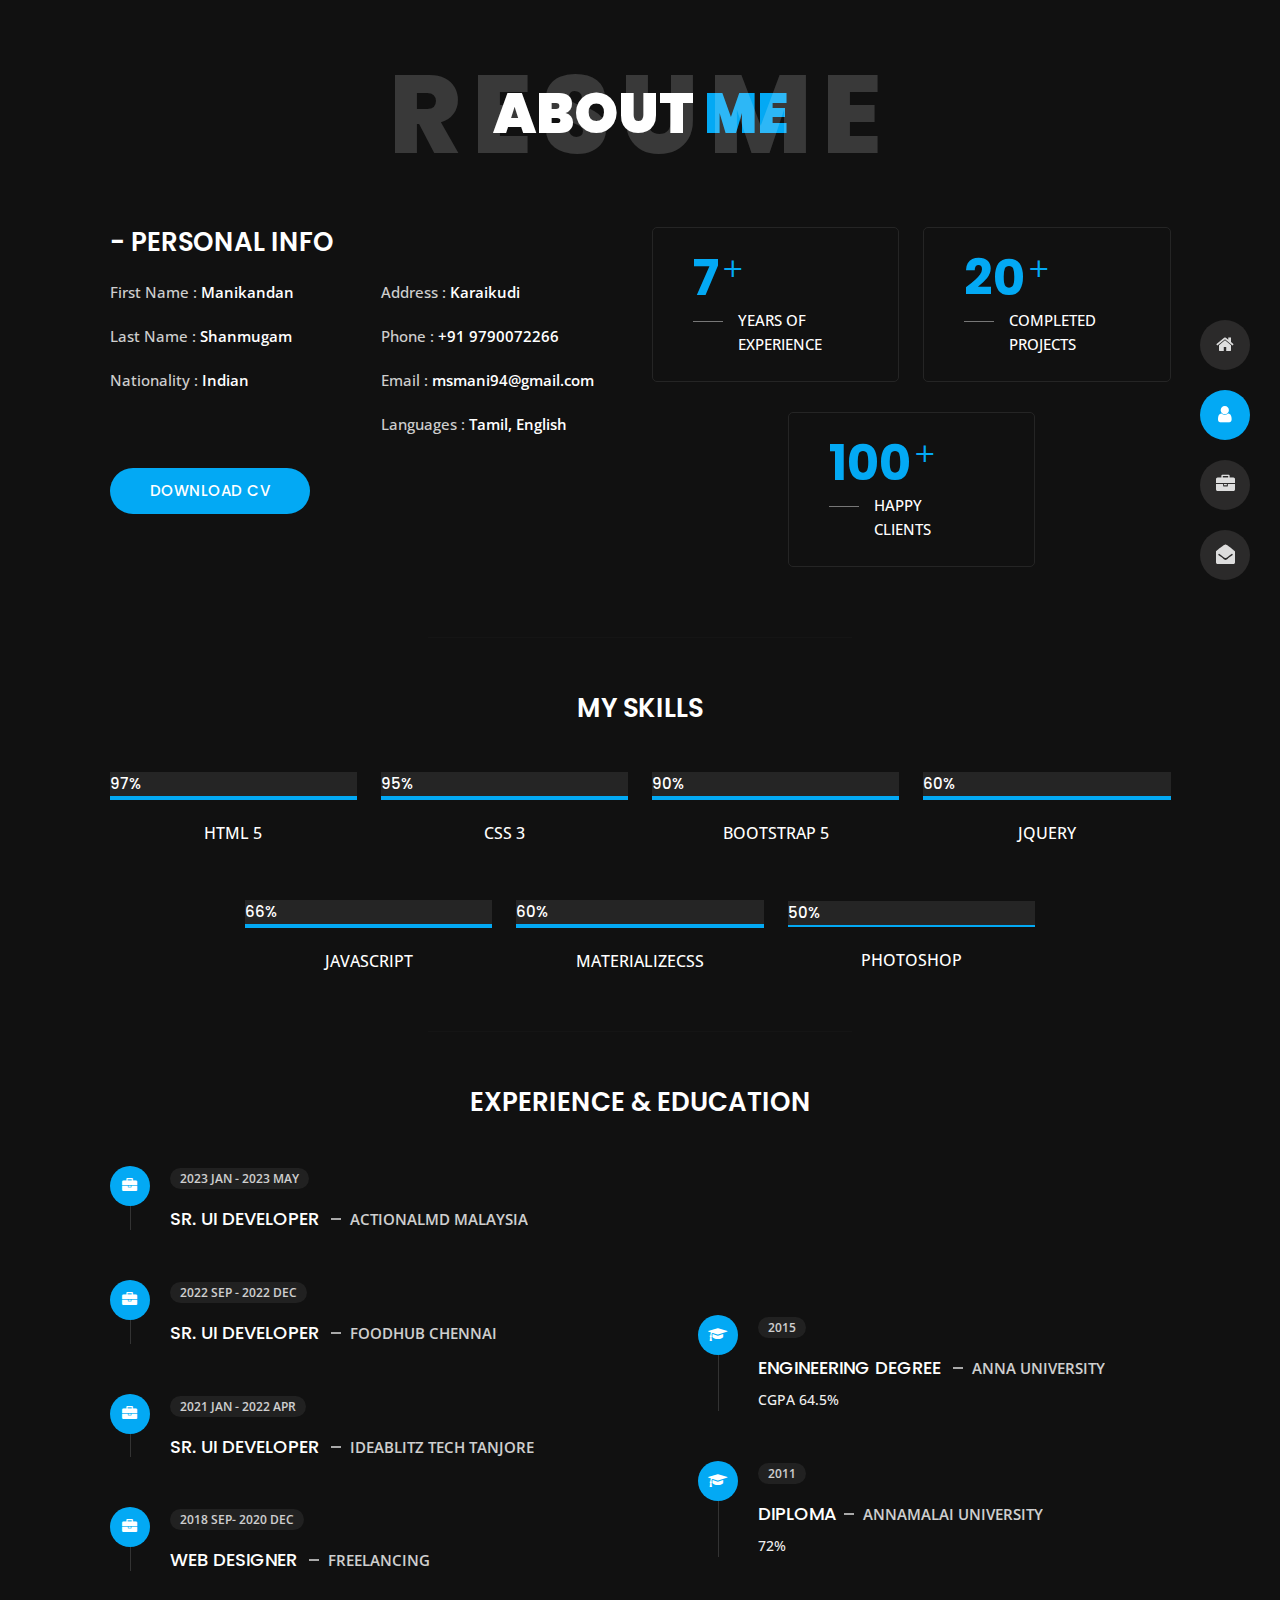
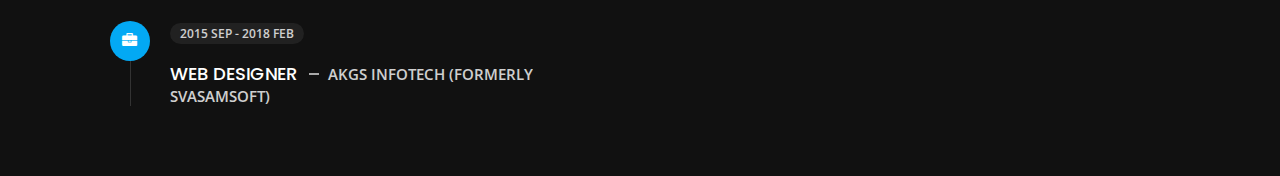
==== about.html @ af3a7121 "New Updated" ====
<!DOCTYPE html>
<html lang="en">
<head>
    <meta charset="utf-8">
    <title>My Personal Portfolio</title>
    <meta name="viewport" content="width=device-width, initial-scale=1">

    <!-- Google Fonts -->
    <link href="https://fonts.googleapis.com/css?family=Poppins:400,400i,500,500i,600,600i,700,700i,800,800i,900,900i" rel="stylesheet">
    <link href="https://fonts.googleapis.com/css?family=Open+Sans:300,400,400i,600,600i,700" rel="stylesheet">

    <!-- CSS Files -->
    <link href="css/bootstrap.min.css" rel="stylesheet">
    <link href="css/preloader.min.css" rel="stylesheet">
    <link href="css/circle.css" rel="stylesheet">
    <link href="css/font-awesome.min.css" rel="stylesheet">
    <link href="css/fm.revealator.jquery.min.css" rel="stylesheet">
    <link href="css/style.css" rel="stylesheet">
</head>

<body class="about">
<!-- Live Style Switcher Starts - demo only -->


<!-- Live Style Switcher Ends - demo only -->
<!-- Header Starts -->
<header class="header" id="navbar-collapse-toggle">
    <!-- Fixed Navigation Starts -->
    <ul class="icon-menu d-none d-lg-block revealator-slideup revealator-once revealator-delay1">
        <li class="icon-box">
            <i class="fa fa-home"></i>
            <a href="index.html">
                <h2>Home</h2>
            </a>
        </li>
        <li class="icon-box active">
            <i class="fa fa-user"></i>
            <a href="about.html">
                <h2>About</h2>
            </a>
        </li>
        <li class="icon-box">
            <i class="fa fa-briefcase"></i>
            <a href="portfolio.html">
                <h2>Portfolio</h2>
            </a>
        </li>
        <li class="icon-box">
            <i class="fa fa-envelope-open"></i>
            <a href="contact.html">
                <h2>Contact</h2>
            </a>
        </li>

    </ul>
    <!-- Fixed Navigation Ends -->
    <!-- Mobile Menu Starts -->
    <nav role="navigation" class="d-block d-lg-none">
        <div id="menuToggle">
            <input type="checkbox" />
            <span></span>
            <span></span>
            <span></span>
            <ul class="list-unstyled" id="menu">
                <li><a href="index.html"><i class="fa fa-home"></i><span>Home</span></a></li>
                <li class="active"><a href="about.html"><i class="fa fa-user"></i><span>About</span></a></li>
                <li><a href="portfolio.html"><i class="fa fa-folder-open"></i><span>Portfolio</span></a></li>
                <li><a href="contact.html"><i class="fa fa-envelope-open"></i><span>Contact</span></a></li>
            </ul>
        </div>
    </nav>
    <!-- Mobile Menu Ends -->
</header>
<!-- Header Ends -->
<!-- Page Title Starts -->
<section class="title-section text-left text-sm-center revealator-slideup revealator-once revealator-delay1">
    <h1>ABOUT <span>ME</span></h1>
    <span class="title-bg">Resume</span>
</section>
<!-- Page Title Ends -->
<!-- Main Content Starts -->
<section class="main-content revealator-slideup revealator-once revealator-delay1">
    <div class="container">
        <div class="row">
            <!-- Personal Info Starts -->
            <div class="col-12 col-lg-5 col-xl-6">
                <div class="row">
                    <div class="col-12">
                        <h3 class="text-uppercase custom-title mb-0 ft-wt-600">- personal info</h3>
                    </div>
                    <div class="col-12 d-none d-sm-none">
                        <img src="img/img-mobile.jpg" class="img-fluid main-img-mobile" alt="my picture" />
                    </div>
                    <div class="col-6">
                        <ul class="about-list list-unstyled open-sans-font">
                            <li> <span class="title">first name :</span> <span class="value d-block d-sm-inline-block d-lg-block d-xl-inline-block">Manikandan</span> </li>
                            <li> <span class="title">last name :</span> <span class="value d-block d-sm-inline-block d-lg-block d-xl-inline-block">Shanmugam</span> </li>
                            <!-- <li> <span class="title">Age :</span> <span class="value d-block d-sm-inline-block d-lg-block d-xl-inline-block">30 Years</span> </li> -->
                            <li> <span class="title">Nationality :</span> <span class="value d-block d-sm-inline-block d-lg-block d-xl-inline-block">Indian</span> </li>
                        </ul>
                    </div>
                    <div class="col-6">
                        <ul class="about-list list-unstyled open-sans-font">
                            <li> <span class="title">Address :</span> <span class="value d-block d-sm-inline-block d-lg-block d-xl-inline-block">Karaikudi</span> </li>
                            <li> <span class="title">phone :</span> <span class="value d-block d-sm-inline-block d-lg-block d-xl-inline-block">+91 9790072266</span> </li>
                            <li> <span class="title">Email :</span> <span class="value d-block d-sm-inline-block d-lg-block d-xl-inline-block">msmani94@gmail.com</span> </li>
                            <li> <span class="title">languages :</span> <span class="value d-block d-sm-inline-block d-lg-block d-xl-inline-block">Tamil, English</span> </li>
                        </ul>
                    </div>
                    <div class="col-12 mt-3">
                        <a href="Manikandan Sr.Designer.docx" download class="btn btn-download">Download CV</a>
                    </div>
                </div>
            </div>
            <!-- Personal Info Ends -->
            <!-- Boxes Starts -->
            <div class="col-12 col-lg-7 col-xl-6 mt-5 mt-lg-0">
                <div class="row d-flex justify-content-center align-items-center">
                    <div class="col-6">
                        <div class="box-stats with-margin">
                            <h3 class="poppins-font position-relative">7</h3>
                            <p class="open-sans-font m-0 position-relative text-uppercase">years of <span class="d-block">experience</span></p>
                        </div>
                    </div>
                    <div class="col-6">
                        <div class="box-stats with-margin">
                            <h3 class="poppins-font position-relative">20</h3>
                            <p class="open-sans-font m-0 position-relative text-uppercase">completed <span class="d-block">projects</span></p>
                        </div>
                    </div>
                    <div class="col-6">
                        <div class="box-stats">
                            <h3 class="poppins-font position-relative">100</h3>
                            <p class="open-sans-font m-0 position-relative text-uppercase">Happy<span class="d-block">clients</span></p>
                        </div>
                    </div>
                </div>
            </div>
            <!-- Boxes Ends -->
        </div>
        <hr class="separator">
        <!-- Skills Starts -->
        <div class="row">
            <div class="col-12">
                <h3 class="text-uppercase pb-4 pb-sm-5 mb-3 mb-sm-0 text-left text-sm-center custom-title ft-wt-600">My Skills</h3>
            </div>
            <div class="col-6 col-md-3 mb-3 mb-sm-5">
                 <div class="c100 p97">
                    <span>97%</span>
                    <div class="slice">
                        <div class="bar"></div>
                        <div class="fill"></div>
                    </div>
                </div>
                <h6 class="text-uppercase open-sans-font text-center mt-2 mt-sm-4">html 5</h6>
            </div>
            <div class="col-6 col-md-3 mb-3 mb-sm-5">
                 <div class="c100 p95">
                    <span>95%</span>
                    <div class="slice">
                        <div class="bar"></div>
                        <div class="fill"></div>
                    </div>
                </div>
                <h6 class="text-uppercase open-sans-font text-center mt-2 mt-sm-4">css 3</h6>
            </div>
             <div class="col-6 col-md-3 mb-3 mb-sm-5">
                <div class="c100 p90">
                    <span>90%</span>
                    <div class="slice">
                        <div class="bar"></div>
                        <div class="fill"></div>
                    </div>
                </div>
                <h6 class="text-uppercase open-sans-font text-center mt-2 mt-sm-4">bootstrap 5</h6>
            </div>
            <div class="col-6 col-md-3 mb-3 mb-sm-5">
                <div class="c100 p60">
                    <span>60%</span>
                    <div class="slice">
                        <div class="bar"></div>
                        <div class="fill"></div>
                    </div>
                </div>
                <h6 class="text-uppercase open-sans-font text-center mt-2 mt-sm-4">jquery</h6>
            </div>

        </div>
        <div class="row  d-flex justify-content-center align-items-center">

            <div class="col-6 col-md-3 mb-3 mb-sm-5">
                <div class="c100 p66">
                    <span>66%</span>
                    <div class="slice">
                        <div class="bar"></div>
                        <div class="fill"></div>
                    </div>
                </div>
                <h6 class="text-uppercase open-sans-font text-center mt-2 mt-sm-4">javascript</h6>
            </div>
            <div class="col-6 col-md-3 mb-3 mb-sm-5">
                <div class="c100 p60">
                    <span>60%</span>
                    <div class="slice">
                        <div class="bar"></div>
                        <div class="fill"></div>
                    </div>
                </div>
                <h6 class="text-uppercase open-sans-font text-center mt-2 mt-sm-4">materializecss</h6>
            </div>
            <div class="col-6 col-md-3 mb-3 mb-sm-5">
                <div class="c100 p50">
                    <span>50%</span>
                    <div class="slice">
                        <div class="bar"></div>
                        <div class="fill"></div>
                    </div>
                </div>
                <h6 class="text-uppercase open-sans-font text-center mt-2 mt-sm-4">photoshop</h6>
            </div>

        </div>
        <!-- Skills Ends -->
        <hr class="separator mt-1">
        <!-- Experience & Education Starts -->
        <div class="row">
            <div class="col-12">
                <h3 class="text-uppercase pb-5 mb-0 text-left text-sm-center custom-title ft-wt-600">Experience <span>&</span> Education</h3>
            </div>
            <div class="col-lg-6 m-15px-tb">
                <div class="resume-box">
                    <ul>
                        <li>
                            <div class="icon">
                                <i class="fa fa-briefcase"></i>
                            </div>
                            <span class="time open-sans-font text-uppercase">2023 Jan - 2023 May</span>
                            <h5 class="poppins-font text-uppercase">Sr. UI Developer <span class="place open-sans-font">ActionalMd Malaysia</span></h5>
                            <!-- <p class="open-sans-font">Experience on new design methodologies like FLAT Design and Material Design. </p> -->
                        </li>
                        <li>
                            <div class="icon">
                                <i class="fa fa-briefcase"></i>
                            </div>
                            <span class="time open-sans-font text-uppercase">2022 Sep - 2022 Dec</span>
                            <h5 class="poppins-font text-uppercase">Sr. UI Developer <span class="place open-sans-font">FoodHub Chennai</span></h5>
                            <!-- <p class="open-sans-font">Experience on new design methodologies like FLAT Design and Material Design. </p> -->
                        </li>
                        <li>
                            <div class="icon">
                                <i class="fa fa-briefcase"></i>
                            </div>
                            <span class="time open-sans-font text-uppercase">2021 Jan - 2022 Apr</span>
                            <h5 class="poppins-font text-uppercase">Sr. UI Developer <span class="place open-sans-font">Ideablitz Tech Tanjore</span></h5>
                            <!-- <p class="open-sans-font">Experience on new design methodologies like FLAT Design and Material Design. </p> -->
                        </li>
                        <li>
                            <div class="icon">
                                <i class="fa fa-briefcase"></i>
                            </div>
                            <span class="time open-sans-font text-uppercase">2018 Sep- 2020 Dec</span>
                            <h5 class="poppins-font text-uppercase">Web Designer <span class="place open-sans-font">Freelancing</span></h5>
                            <!-- <p class="open-sans-font">Here i have a good experience Progressive Web App (PWA).</p> -->
                        </li>
                        <li>
                            <div class="icon">
                                <i class="fa fa-briefcase"></i>
                            </div>
                            <span class="time open-sans-font text-uppercase">2015 Sep - 2018 Feb</span>
                            <h5 class="poppins-font text-uppercase">Web Designer <span class="place open-sans-font">AKGS Infotech (Formerly Svasamsoft)</span></h5>
                            <!-- <p class="open-sans-font">Designed Responsive and Dynamic eCommerce web templates.</p> -->
                        </li>
                    </ul>
                </div>
            </div>
            <div class="col-lg-6 m-15px-tb d-flex align-items-center justify-content-center">
                <div class="resume-box">
                    <ul class="">
                        <li>
                            <div class="icon">
                                <i class="fa fa-graduation-cap"></i>
                            </div>
                            <span class="time open-sans-font text-uppercase">2015</span>
                            <h5 class="poppins-font text-uppercase">Engineering Degree <span class="place open-sans-font">Anna University</span></h5>
                            <p class="open-sans-font">CGPA 64.5%</p>
                        </li>
                        <li>
                            <div class="icon">
                                <i class="fa fa-graduation-cap"></i>
                            </div>
                            <span class="time open-sans-font text-uppercase">2011</span>
                            <h5 class="poppins-font text-uppercase">Diploma<span class="place open-sans-font">Annamalai University</span></h5>
                            <p class="open-sans-font">72%</p>
                        </li>

                    </ul>
                </div>
            </div>
        </div>
        <!-- Experience & Education Ends -->
    </div>
</section>
<!-- Main Content Ends -->

<!-- JS Files -->
<script src="js/jquery-3.5.0.min.js"></script>
<script src="js/fm.revealator.jquery.min.js"></script>
<script src="js/popper.min.js"></script>
<script src="js/bootstrap.js"></script>
<script src="js/custom.js"></script>

</body>
</html>
---- css/preloader.min.css ----
.preloader{position:fixed;top:0;right:0;bottom:0;left:0;background-color:#111;transform-origin:bottom;z-index:111111}.preloader .black_wall{height:100%;background-color:#222;transform-origin:top;animation:preloader_slide 0.5s ease-in-out 0s 1 normal both}.preloader .loader{width:100%;height:3px;position:absolute;border-radius:2px;top:0;right:0;left:0;margin:auto;background-color:#FFC41F;transform-origin:left;animation:loader_running 3s ease-in-out 1s infinite normal both}.preloader.off{animation:preloader_slide 0.5s ease-in-out 0s 1 reverse both}@keyframes loader_running{0%{transform:scaleX(0);transform-origin:left}49%{transform:scaleX(1);transform-origin:left}50%{transform:scaleX(1);transform-origin:right}100%{transform-origin:right;transform:scaleX(0)}}@keyframes preloader_slide{from{transform:scaleY(0)}to{transform:scaleY(1)}}
---- css/style.css ----
/*Manikandan Portfolio Css*/
html {
  overflow-x: hidden;
  height: 100%;
}
@font-face {
  font-family: holligate;
  src: url('../fonts/holligate.ttf');
}

body {
  font-family: 'Poppins', sans-serif;
  font-size: 15px;
  color: #fff;
  font-weight: 500;
  line-height: 1.6;
  position: relative;
  background-size: cover;
  background-position: center;
  height: 100%;
  width: 100%;
  background-color: #111;
}

.poppins-font {
  font-family: 'Poppins', sans-serif;
}

.open-sans-font {
  font-family: 'Open Sans', sans-serif;
}

hr.separator {
  border-top: 1px solid #252525;
  margin: 70px auto 55px;
  max-width: 40%;
}

.ft-wt-600 {
  font-weight: 600;
}

.mb-30 {
  margin-bottom: 30px;
}

.no-transform {
  transform: none !important;
}

.custom-title {
  padding-bottom: 22px;
  font-size: 26px;
}

/*** Light Body ***/

body.light {
  color: #666;
  background-color: #fff;
}

body.home.light .home-details h1 span {
  color: #666;
}

body.home.light .home-details h6 {
  color: #777;
}

body.home.light .bg {
  background-image: url(../img/light.jpg);
  background-size: cover;
  background-repeat: no-repeat;
  background-position: top;
  box-shadow: 0 0 7px rgba(0,0,0,.3);
}

body.light .preloader .black_wall {
  background-color: #eee;
}

body.light .preloader {
  background-color: #fff;
}

body.light .title-section h1 {
  color: #666;
}

body.light .title-bg {
  color: rgba(30, 37, 48, 0.07);
}

body.light.about .box-stats {
  border: 1px solid #ddd;
}

body.light.about .c100,
body.light.about .resume-box .time {
  background-color: #eee;
}

body.light.about .resume-box .time,
body.light.about .resume-box p {
  color: #666;
}

body.light.about .resume-box .place:before {
  background-color: #666;
}

body.light.about  .resume-box li:after {
  border-left: 1px solid #ddd;
}

body.light.about .c100 > span {
  color: #666;
}

body.light.about .c100:after {
  background-color: #fff;
}

body.light.portfolio .slideshow figure {
  background-color: #fff;
}

body.light.portfolio .slideshow ul > li:after {
  background: rgba(255,255,255,0.77);
}

body.light.portfolio .slideshow {
  background: rgba(0,0,0,0.7);
}

body.light.contact .contactform input[type=text],
body.light.contact .contactform input[type=email],
body.light.contact .contactform textarea {
  background-color: #fff;
  border: 1px solid #ddd;
  color: #666;
}

body.light.contact  ul.social li a {
  color: #666;
  background: #eee;
}

body.light.contact  ul.social li a:hover {
  color: #fff;
}

body.light.blog .post-content {
  background-color: #f2f2f2;
}

body.light.blog .post-content .entry-header h3 a {
  color: #666;
}

body.light.blog .page-link {
  color: #666;
  background-color: #eee;
  border: 1px solid #eee;
}

body.light.blog-post .meta {
  color: #888;
}

body.light.blog .page-item.active .page-link {
  color: #fff;
}

body.light hr.separator {
  border-top: 1px solid #ddd;
}

@media (min-width: 992px) {
  body.light .header ul.icon-menu li.icon-box {
    background-color: #eee;
  }

  body.light .header ul.icon-menu li.icon-box i {
    color: #666;
  }

  body.light .header ul.icon-menu li.icon-box.active,
  body.light .header ul.icon-menu li.icon-box:hover,
  body.light .header ul.icon-menu li.icon-box.active i,
  body.light .header ul.icon-menu li.icon-box:hover i {
    color: #fff;
  }
}

@media (max-width: 991px) {

  body.light .main-img-mobile {
    border: 4px solid #eee;
  }

  body.light #menuToggle {
    border: 1px solid #ddd;
  }

  body.light #menuToggle,
  body.light #menu {
    background: #eee;
  }

  body.light #menuToggle > span,
  body.light #menuToggle input:checked ~ span {
    background: #666;
  }

  body.light #menu li a {
    color: #666;
  }

  body.light #menu li:after {
    background: #ddd;
  }

  body.light.portfolio .slideshow nav {
    background: #eee;
    border-bottom: 1px solid #ddd;
  }

  body.light.portfolio .slideshow nav span img {
    display: none;
  }

  body.light.portfolio .slideshow nav span.nav-next {
    background-image: url("../img/projects/navigation/right-arrow.png");
    background-size: cover;
  }

  body.light.portfolio .slideshow nav span.nav-prev {
    background-image: url("../img/projects/navigation/left-arrow.png");
    background-size: cover;
  }

  body.light.portfolio .slideshow nav span.nav-close {
    background-image: url("../img/projects/navigation/close-button.png");
    background-size: cover;
  }

  body.light.portfolio .slideshow nav span.nav-next,
  body.light.portfolio .slideshow nav span.nav-prev {
    top: 51px;
  }

  body.light.portfolio .slideshow {
    background: #fff;
  }
}

@media (max-width: 576px) {
  body.light .title-section {
    background: #eee;
    border-bottom: 1px solid #ddd;
  }

  body.light #menuToggle {
    border: 0;
  }

  body.light.portfolio .slideshow nav span.nav-next,
  body.light.portfolio .slideshow nav span.nav-prev {
    top: 31px;
  }
}
/*** Buttons ***/
.btn {
  box-shadow: none !important;
  border-radius: 26px;
  font-weight: 500;
  height: 46px;
  line-height: 46px;
  font-size: 15px;
  text-transform: uppercase;
  color: #fff;
  padding: 0 40px;
  outline: none !important;
  overflow: hidden;
  display: inline-block;
  position: relative;
  font-family: 'Poppins', sans-serif;
  letter-spacing: .5px;
  border: 0;
}

.btn,
.btn:hover,
.btn:focus {
  color: #fff;
  text-decoration: none;
}

/*** Page Title ***/

.title-section {
  margin: 0 auto;
  width: 100%;
  position: relative;
  padding: 80px 0;
}

.title-section h1 {
  font-size: 56px;
  font-weight: 900;
  color: #fff;
  text-transform: uppercase;
  margin: 0;
}

.title-bg {
  font-size: 110px;
  left: 0;
  letter-spacing: 10px;
  line-height: 0.7;
  position: absolute;
  right: 0;
  top: 50%;
  text-transform: uppercase;
  font-weight: 800;
  -webkit-transform: translateY(-50%);
  -moz-transform: translateY(-50%);
  -ms-transform: translateY(-50%);
  -o-transform: translateY(-50%);
  transform: translateY(-50%);
  color: rgba(255, 255, 255, 0.17);
}

/* [ HEADER ] */
/*================================================== */

/*** Desktop Navigation ***/

@media (min-width: 992px) {

  /*** Navigation ***/

  .header {
    position: fixed;
    right: 30px;
    bottom: 0;
    z-index: 3;
    display: flex;
    align-items: center;
    height: calc(100vh - 200px);
    top: 100px;
    opacity: 1;
    transition: opacity 0.3s;
    -webkit-transition: opacity 0.3s;
  }

  .header.hide-header {
    z-index: 0 !important;
    opacity: 0;
  }

  .header ul.icon-menu {
    margin: 0;
    padding: 0;
  }

  .header ul.icon-menu li.icon-box {
    width: 50px;
    height: 50px;
    list-style: none;
    position: relative;
    display: flex;
    align-items: center;
    transition: .3s;
    margin: 20px 0;
    border-radius: 50%;
    background: #2b2a2a;
  }

  .header ul.icon-menu li.icon-box i {
    color: #ddd;
    font-size: 19px;
    transition: .3s;
  }

  .header ul.icon-menu li.icon-box.active,
  .header ul.icon-menu li.icon-box:hover,
  .header ul.icon-menu li.icon-box.active i,
  .header ul.icon-menu li.icon-box:hover i {
    color: #fff;
  }

  .header .icon-box h2 {
    font-size: 15px;
    font-weight: 500;
  }

  .header .icon-box a {
    display: block;
    padding: 0;
    width: 50px;
    height: 50px;
  }

  .header .icon-box i.fa {
    position: absolute;
    pointer-events: none;
  }

  .header .icon-menu i {
    left: 0;
    right: 0;
    margin: 0 auto;
    display: block;
    text-align: center;
    font-size: 35px;
    top: 15px;
  }

  .header .icon-box h2 {
    z-index: -1;
    position: absolute;
    top: 0;
    right: 0;
    opacity: 0;
    color: #fff;
    line-height: 50px;
    font-weight: 500;
    transition: all .3s;
    border-radius: 30px;
    text-transform: uppercase;
    padding: 0 25px 0 30px;
    height: 50px;
  }

  .header .icon-box a:hover h2 {
    opacity: 1;
    right: 27px;
    margin: 0;
    text-align: center;
    border-radius: 30px 0 0 30px;
  }
}

/* [ Pages ] */
/*================================================== */

/*** Homepage ***/

.home .color-block {
  position: fixed;
  height: 200%;
  width: 100%;
  /* transform: rotate(-15deg); */
  left: -60%;
  top: -50%;
}

.home .bg {
  /* background-image: url(../img/mani5.jpeg); */
  /* background-size: cover;
  background-repeat: no-repeat;
  background-position: top;
  height: calc(100vh - 60px);
  z-index: 111;
  border-radius: 15px;
  left: 30px;
  top: 30px;
  box-shadow: 0 0 7px rgba(0,0,0,.9);
      background-position-y: -160px; */
}

.index-title h1{
  font-size: 80px;
  color: #000 !important;
  font-family: holligate;
  display: flex;
  align-items: center;
  justify-content: center;
  width: 100%;
  position: relative;
  transform: rotate(-30deg) translate(80px, 10px);
}
.index-title h1 span{

}
.index-title h1 span.dotss{
  position: absolute;
  bottom: -30px;
  right: 0;
  font-size: 50px;
  font-weight: normal;
}
.index-title h1 span.dotss b{
  position: absolute;
  right: 35px;
  bottom: -10px;
}
.home .container-home {
  display: flex;
  align-items: center;
  min-height: 100%;
}

.home .home-details > div {
  max-width: 550px;
  margin: 0 auto;
}

.home .home-details h1 {
  font-size: 45px;
  line-height: 45px;
  font-weight: 700;
  margin: 18px 0 10px;
}

.home .home-details h1 span {
  color: #fff;
  font-weight: 600;
}

.home .home-details h6 {
  color: #eee;
  font-size: 22px;
  font-weight: 400;
  display: block;
}

.home .home-details p {
  margin: 10px 0 23px;
  font-size: 16px;
  line-height: 32px;
}

/*** About ***/

.about .main-content {
  padding-bottom: 20px;
}

/* Personal Info List */

.about .about-list li:not(:last-child) {
  padding-bottom: 20px;
}

.about .about-list .title {
  opacity: .8;
  text-transform: capitalize;
}

.about .about-list .value {
  font-weight: 600;
}

/* Box Stats */

.about .box-stats {
  padding: 20px 30px 25px 40px;
  border-radius: 5px;
  border: 1px solid #252525;
}

.about .box-stats.with-margin {
  margin-bottom: 30px;
}

.about .box-stats h3 {
  position: relative;
  display: inline-block;
  margin: 0;
  font-size: 50px;
  font-weight: 700;
}

.about .box-stats h3:after {
  content: '+';
  position: absolute;
  right: -24px;
  font-size: 33px;
  font-weight: 300;
  top: 2px;
}

.about .box-stats p {
  padding-left: 45px;
}

.about .box-stats p:before {
  content: "";
  position: absolute;
  left: 0;
  top: 13px;
  width: 30px;
  height: 1px;
  background: #777;
}

/* Resume */

.about .resume-box ul {
  margin: 0;
  padding: 0;
  list-style: none;
}

.about .resume-box li {
  position: relative;
  padding: 0 20px 0 60px;
  margin: 0 0 50px;
}

.about .resume-box li:after {
  content: "";
  position: absolute;
  top: 0;
  left: 20px;
  bottom: 0;
  border-left: 1px solid #333;
}

.about .resume-box .icon {
  width: 40px;
  height: 40px;
  position: absolute;
  left: 0;
  right: 0;
  line-height: 40px;
  text-align: center;
  z-index: 1;
  border-radius: 50%;
  color: #fff;
  background-color: #252525;
}

.about .resume-box .time {
  color: #fff;
  font-size: 12px;
  padding: 1px 10px;
  display: inline-block;
  margin-bottom: 12px;
  border-radius: 20px;
  font-weight: 600;
  background-color: #252525;
  opacity: .8;
}

.about .resume-box h5 {
  font-size: 18px;
  margin: 7px 0 10px;
}

.about .resume-box p {
  margin: 0;
  color: #eee;
  font-size: 14px;
}

.about .resume-box .place {
  opacity: .8;
  font-weight: 600;
  font-size: 15px;
  position: relative;
  padding-left: 26px;
}

.about .resume-box .place:before {
  position: absolute;
  content: '';
  width: 10px;
  height: 2px;
  background-color: #fff;
  left: 7px;
  top: 9px;
  opacity: .8;
}

/* Skills */

.about .c100 {
  float: none !important;
  margin: 0 auto;
  background-color: #252525;
}

.about .c100 > span {
  color: #fff;
}

.about .c100:after {
  background-color: #111;
}

/*** Portfolio ***/
.portfolio .main-content {
  padding-bottom: 60px;
  margin-top: -15px;
}

/* Grid */

.portfolio .grid-gallery ul {
  list-style: none;
  margin: 0;
  padding: 0;
}

.portfolio .grid-gallery figure {
  margin: 0;
}

/* .portfolio .grid-gallery figure img {
  display: block;
  width: 100%;
  border-radius: 5px;
  transition: .3s;
} */

/* .portfolio .grid-wrap {
  margin: 0 auto;
}

.portfolio .grid {
  margin: 0 auto;
}

.portfolio .grid li {
  width: 33.333333%;
  float: left;
  cursor: pointer;
  padding: 15px;
} */


.my-portfolios-wrapper ul{
  column-count:2;

}
@media(max-width: 768px){
  .my-portfolios-wrapper ul{
    column-count:1;

  }
}
.my-portfolios-wrapper ul li{
  /* width: 33% */
  margin-bottom: 20px;
  display: inline-block;
}
.my-portfolios-wrapper ul li span{
  color: #ffb400;
  font-size: 20px;
  padding-top: 20px;
  display: block;
}
.my-portfolios-wrapper ul li a:hover{
text-decoration: none;
}
.my-portfolios-wrapper ul li a figure img{
  width: 100%;
 object-fit: cover;
  height: 250px;
}
.portfolio .grid figure {
  -webkit-transition: 0.3s;
  transition: 0.3s;
  border-radius: 5px;
  padding: 0;
  position: relative;
  overflow: hidden;
}

.portfolio .grid figure img {
  display: block;
  position: relative;
}

.portfolio .grid li a {
  overflow: hidden;
}

.portfolio .grid li figure div {
  position: absolute;
  width: 100%;
  height: 100%;
  display: -webkit-box;
  display: -webkit-flex;
  display: -ms-flexbox;
  display: flex;
  -webkit-box-align: center;
  -webkit-align-items: center;
  -ms-flex-align: center;
  align-items: center;
  text-align: center;
  justify-content: center;
}

.portfolio .grid li figure div span {
  margin: 0;
  text-transform: uppercase;
  color: #fff;
  font-size: 18px;
}

/* Slideshow */

.portfolio .slideshow {
  position: fixed;
  background: rgba(0,0,0,0.85);
  width: 100%;
  height: 100%;
  top: 0;
  left: 0;
  z-index: 1111;
  opacity: 0;
  visibility: hidden;
  overflow: hidden;
  -webkit-perspective: 1000px;
  perspective: 1000px;
  -webkit-transition: opacity 0.5s, visibility 0s 0.5s;
  transition: opacity 0.5s, visibility 0s 0.5s;
  text-align: left;
}

.portfolio .slideshow-open .slideshow {
  opacity: 1;
  visibility: visible;
  -webkit-transition: opacity 0.5s;
  transition: opacity 0.5s;
}

.portfolio .slideshow ul {
  width: 100%;
  height: 100%;
  -webkit-transform-style: preserve-3d;
  transform-style: preserve-3d;
  -webkit-transform: translate3d(0,0,150px);
  transform: translate3d(0,0,150px);
  -webkit-transition: -webkit-transform 0.5s;
  transition: transform 0.5s;
}

.portfolio .slideshow ul.animatable > li {
  -webkit-transition: -webkit-transform 0.5s;
  transition: transform 0.5s;
}

.portfolio .slideshow-open .slideshow ul {
  -webkit-transform: translate3d(0,0,0);
  transform: translate3d(0,0,0);
}

.portfolio .slideshow ul > li {
  width: 660px;
  position: absolute;
  top: 50%;
  left: 50%;
  margin: -280px 0 0 -330px;
  visibility: hidden;
}

.portfolio .slideshow ul > li.show {
  visibility: visible;
}

.portfolio .slideshow ul > li:after {
  content: '';
  position: absolute;
  width: 100%;
  height: 100%;
  top: 0;
  left: 0;
  background: rgba(0,0,0,0.7);
  -webkit-transition: opacity 0.3s;
  transition: opacity 0.3s;
  z-index: 111;
  border-radius: 10px;
}

.portfolio .slideshow ul > li.current:after {
  visibility: hidden;
  opacity: 0;
  -webkit-transition: opacity 0.3s, visibility 0s 0.3s;
  transition: opacity 0.3s, visibility 0s 0.3s;
}

.portfolio .slideshow figure {
  width: 100%;
  height: 100%;
  background: #252525;
  padding: 30px;
  overflow: auto;
  border-radius: 10px;
}

.portfolio .slideshow a {
  text-decoration: underline;
}

.portfolio .slideshow figcaption {
  margin-bottom: 15px;
}

.portfolio .slideshow figcaption h3 {
  text-transform: uppercase;
  padding: 10px 0 20px;
  font-weight: 700;
  text-align: center;
  font-size: 33px;
}

/* Embedded Videos */

.portfolio .slideshow .videocontainer,
.portfolio .slideshow .responsive-video {
  max-width: 100%;
  border-radius: 4px;
  display: block;
  object-fit: cover;
}

.portfolio .slideshow .videocontainer {
  position: relative;
  padding-bottom: 56.20%;
  padding-top: 0;
  height: 0;
  max-width: 100%;
  overflow: hidden;
  width: 100%;
  display: block;
  margin: 0;
  border-radius: 4px;
}

.portfolio .slideshow .videocontainer iframe,
.portfolio .slideshow .videocontainer object,
.portfolio .slideshow .videocontainer embed {
  position: absolute;
  top: 0;
  left: 0;
  width: 100%;
  height: 100%;
  border: 0;
}

/* Carousel */

.portfolio .slideshow .carousel-indicators {
  bottom: 0;
  background: rgba(0,0,0,.4);
  padding: 10px 0;
  margin: 0;
}

.portfolio .slideshow .carousel-indicators li {
  width: 10px;
  height: 10px;
  border-radius: 50%;
  margin: 0 7px;
  background-color: #fff;
  opacity: 1;
}

/* Navigation */

.portfolio .slideshow nav span {
  position: fixed;
  z-index: 1000;
  text-align: center;
  cursor: pointer;
  padding: 200px 30px;
  color: #fff;
}

.portfolio .slideshow nav span.nav-prev,
.portfolio .slideshow nav span.nav-next {
  top: 50%;
  -webkit-transform: translateY(-50%);
  transform: translateY(-50%);
  font-size: 41px;
  line-height: 58px;
}

.portfolio .slideshow nav span.nav-prev {
  left: 0;
}

.portfolio .slideshow nav span.nav-next {
  right: 0;
}

.portfolio .slideshow nav span.nav-close {
  top: 30px;
  right: 30px;
  padding: 0;
}

/*** Contact ***/
.contact .main-content {
  padding-bottom: 85px;
}
/* Left Side */

.contact .custom-span-contact {
  font-weight: 600;
  padding-left: 50px;
  line-height: 21px;
  padding-top: 5px;
}

.contact .custom-span-contact i {
  left: 0;
  top: 10px;
  font-size: 33px;
}

.contact .custom-span-contact i.fa-phone-square {
  font-size: 39px;
  top: 7px;
}

.contact .custom-span-contact span {
  text-transform: uppercase;
  opacity: .8;
  font-weight: 400;
}

.contact ul.social {
  margin-left: -5px;
}

.contact ul.social li {
  display: inline-block;
}

.contact ul.social li a {
  display: inline-block;
  height: 40px;
  width: 40px;
  line-height: 42px;
  text-align: center;
  color: #fff;
  transition: .3s;
  font-size: 17px;
  margin: 0 6px;
  background: #2b2a2a;
  border-radius: 50%;
}
/* Form */
.contact .contactform input[type=text],
.contact .contactform input[type=email] {
  border: 1px solid #111;
  width: 100%;
  background: #252525;
  color: #fff;
  padding: 11px 26px;
  margin-bottom: 30px;
  border-radius: 30px;
  outline: none !important;
  transition: .3s;
}

.contact .contactform textarea {
  border: 1px solid #111;
  background: #252525;
  color: #fff;
  width: 100%;
  padding: 12px 26px;
  margin-bottom: 20px;
  height: 160px;
  overflow: hidden;
  border-radius: 30px;
  outline: none !important;
  transition: .3s;
}

.contact .contactform .form-message {
  margin: 24px 0;
}

.contact .contactform .output_message {
  display: block;
  color: #fff;
  height: 46px;
  line-height: 46px;
  border-radius: 30px;
}

.contact .contactform .output_message.success {
  background: #28a745;
}

.contact .contactform .output_message.success:before {
  font-family: FontAwesome;
  content: "\f14a";
  padding-right: 10px;
}

.contact .contactform .output_message.error {
  background: #dc3545;
}

.contact .contactform .output_message.error:before {
  font-family: FontAwesome;
  content: "\f071";
  padding-right: 10px;
}

/*** Blog ***/

.blog .main-content {
  padding-bottom: 85px;
}

/* Latest Posts */

.blog .post-container {
  display: block;
}

.blog .post-content {
  background-color: #252525;
  padding: 20px 25px 25px 25px;
  border-radius: 0 0 5px 5px;
}

.blog .post-content .entry-header h3 {
  line-height: 26px;
  cursor: pointer;
}

.blog .post-content .entry-header h3 a {
  text-decoration: none;
  transition: .5s;
}

.blog .post-thumb {
  border-radius: 5px 5px 0 0;
  cursor: pointer;
}

.blog .post-thumb a {
  border-radius: 5px 5px 0 0;
}

.blog .post-container:hover img {
  transform: scale(1.2);
}

.blog .post-thumb a img {
  border-radius: 5px 5px 0 0;
  transition: .3s;
}

.blog .post-content .entry-content p {
  margin: 15px 0 5px;
}

.blog .post-content .entry-header h3 a {
  color: #fff;
  font-size: 20px;
  font-weight: 600;
}

/* pagination */

.blog .pagination {
  margin-bottom: 30px;
}

.blog .page-link {
  color: #fff;
  background-color: #252525;
  border: 1px solid #252525;
  padding: 0;
  margin: 0 10px;
  border-radius: 50% !important;
  width: 43px;
  height: 43px;
  line-height: 43px;
  text-align: center;
  transition: .3s;

}

.blog .page-link:focus,
.blog .page-link:active{
  box-shadow: none !important;
}

.blog .page-link:hover {
  color: #fff !important;
}

/* Blog Post */

.blog-post article {
  max-width: 700px;
  margin: 0 auto;
}

.blog-post article h1 {
  font-weight: 600;
  margin: 13px 0 20px;
}

.blog-post article img {
  border-radius: 5px;
  margin-bottom: 20px;
}

.blog-post .meta {
  color: #eee;
  font-size: 13px;
}

.blog-post .meta span {
  padding-right: 15px;
}

.blog-post .meta i {
  padding-right: 3px;
}

.hover_social li  i{
transition: .4s all;
}

.hover_social li:hover i{
transform: rotate(360deg);
transition: .4s all;
}



textarea{
  resize: none;
}






/* [ RESPONSIVE DESIGN STYLES ] */

@media (min-width: 1351px) {
  .portfolio .container-portfolio .grid {
    text-align: left;
  }
}

@media (max-width: 1350px) and (min-width: 992px) {
  .container {
    max-width: calc(100% - 195px);
  }

  .portfolio .container-portfolio {
    max-width: calc(100% - 195px);
  }
}

@media (max-width: 1100px) and (min-width: 992px) {
  .home .home-details > div {
    max-width: 450px;
  }
}

@media (min-width: 1600px) {
  .home .home-details > div {
    max-width: 600px;
  }
}

@media (min-width: 992px) {
  .home .home-details-container {
    width: 100%;
    height: 100vh;
  }

  body.home {
    overflow: hidden;
  }

  .btn:before {
    font: 15px/1.2em FontAwesome;
    color: #fff;
    position: absolute;
    height: 100%;
    right: 25px;
    top: 50%;
    margin-top: -9px;
    transition: all 0.3s;
    opacity: 0;
    filter: alpha(opacity=0);
    -webkit-transform: translateX(-20px);
    transform: translateX(-20px);
  }

  .btn.btn-about:before {
    content: "\f007";
  }

  .btn.btn-portfolio:before {
    content: "\f07c";
    margin-top: -8px;
  }

  .btn.btn-preview:before {
    content: "\f08e";
  }

  .btn.btn-download:before {
    content: "\f019";
  }

  .btn.btn-contact:before {
    content: "\f1d8";
  }

  .btn span {
    position: relative;
    display: block;
    transition: all 0.3s;
  }

  .btn:hover span {
    -webkit-transform: translateX(-10px);
    transform: translateX(-10px);
  }

  .btn:hover:before {
    opacity: 1;
    filter: alpha(opacity=100);
    -webkit-transform: translateX(0);
    transform: translateX(0);
  }
}

/* Mobile  Navigation */

@media (max-width: 991px) {
  .btn {
    padding: 0 28px;
  }

  body.home {
    padding: 25px;
  }

  body.home .main-container {
    padding: 30px 0 !important;
  }

  .home .home-details-container {
    margin: 0 auto;
  }

  .home .home-details {
    padding: 0;
  }

  .main-img-mobile {
    border-radius: 50%;
    width: 270px;
    height: 270px;
    border: 4px solid #252525;
    margin: 0 auto 25px;
    display: block;
  }

  .home .home-details h1 {
    font-size: 38px;
    line-height: 38px;
    margin: 29px 0 13px;
  }

  .home .home-details p {
    margin: 10px 0 23px;
    font-size: 15px;
    line-height: 30px;
  }

  #menuToggle {
    display: inline-block;
    position: fixed;
    top: 30px;
    right: 30px;
    z-index: 1111;
    user-select: none;
    padding: 19px 0 0 16px;
    width: 54px;
    height: 54px;
    border-radius: 5px;
    background: #252525;
  }

  #menuToggle input {
    display: flex;
    width: 54px;
    height: 54px;
    position: absolute;
    cursor: pointer;
    opacity: 0;
    z-index: 2;
    top: 0;
    left: 0;
  }

  #menuToggle > span {
    display: flex;
    width: 23px;
    height: 2px;
    margin-bottom: 5px;
    position: relative;
    background: #ffffff;
    border-radius: 3px;
    z-index: 1;
    transform-origin: 5px 0;
    transition: transform 0.5s cubic-bezier(0.77,0.2,0.05,1.0),
    background 0.5s cubic-bezier(0.77,0.2,0.05,1.0),
    opacity 0.55s ease;
  }

  #menuToggle > span:first-child {
    transform-origin: 0 0;
  }

  #menuToggle > span:nth-last-child(2) {
    transform-origin: 0 100%;
  }

  #menuToggle input:checked ~ span {
    opacity: 1;
    transform: rotate(45deg) translate(4px, 0);
    background: #fff;
  }

  #menuToggle input:checked ~ span:nth-last-child(3) {
    opacity: 0;
    transform: rotate(0deg) scale(0.2, 0.2);
  }

  #menuToggle input:checked ~ span:nth-last-child(2) {
    transform: rotate(-45deg) translate(2px, 4px);
  }

  #menu {
    position: fixed;
    left: 0;
    top: 0;
    width: 100%;
    height: 100%;
    margin: 0;
    padding-top: 60px;
    background-color: #252525;
    -webkit-font-smoothing: antialiased;
    transform-origin: 0 0;
    transform: translate(-100%, 0);
    transition: transform 0.5s cubic-bezier(0.77,0.2,0.05,1.0);
  }

  #menuToggle input:checked ~ ul {
    transform: none;
  }

  #menu li {
    position: relative;
    padding-left: 30px;
  }

  #menu li:after {
    position: absolute;
    content: '';
    height: 1px;
    width: calc(100% - 60px);
    background: #333;
    left: 30px;
  }

  #menu li:last-child:after {
    display: none;
  }

  #menu li.active a span {
    font-weight: 600;
  }

  #menu li a {
    color: #fff;
    text-transform: uppercase;
    transition-delay: 2s;
    font-size: 26px;
    display: block;
    text-decoration: none;
    padding: 14px 0;
    position: relative;
  }

  #menu li a span {
    position: absolute;
    left: 50px;
    font-weight: 400;
  }

  .portfolio .grid li {
    width: 50%;
  }

  .portfolio .grid li figure div {
    display: none !important;
  }

  .portfolio .slideshow {
    background: #252525;
  }

  .portfolio .slideshow nav span {
    padding: 0;
  }

  .portfolio .slideshow ul > li {
    width: 100%;
    height: 100%;
    position: absolute;
    top: 0;
    left: 0;
    right: 0;
    margin: 0;
  }

  .portfolio .slideshow ul > li:after {
    display: none;
  }

  .portfolio .slideshow figure {
    padding: 125px 30px 30px;
    border-radius: 0;
    max-width: 720px;
    margin: 0 auto;
  }

  .portfolio .slideshow nav span.nav-prev,
  .portfolio .slideshow nav span.nav-next {
    top: 35px;
    width: 32px;
    height: 32px;
  }

  .portfolio .slideshow nav span.nav-next {
    right: 30px;
  }

  .portfolio .slideshow nav span.nav-prev {
    left: 30px;
  }

  .portfolio .slideshow nav span.nav-prev img,
  .portfolio .slideshow nav span.nav-next img {
    width: 32px;
    height: 32px;
  }

  .portfolio .slideshow nav span:before {
    display: none;
  }

  .portfolio .slideshow nav span.nav-close {
    top: 35px;
    right: 0;
    left: 0;
    margin: 0 auto;
    width: 32px;
    height: 32px;
    display: block;
    line-height: 0;
  }

  .portfolio .slideshow nav span.nav-close img {
    width: 32px;
    height: 32px;
  }

  .portfolio .slideshow nav {
    position: fixed;
    top: 0;
    width: 100%;
    height: 102px;
    background: #252525;
    z-index: 1;
    border-bottom: 1px solid #333;
  }

  .contact .main-content {
    padding-bottom: 0;
  }
}

@media (max-width: 767px) {
  .home .home-details p {
    font-size: 14px;
    line-height: 28px;
  }
}

@media (max-width: 576px) {
  .btn {
    font-size: 14px;
  }

  body {
    font-size: 14px;
  }

  .title-section.revealator-delay1 {
    transform: none !important;
    opacity: 1 !important;
  }

  #menuToggle {
    right: 10px;
    top: 4px;
    padding: 19px 0 0 13px;
    width: 49px;
    height: 49px;
  }

  .home #menuToggle {
    right: 25px;
    top: 25px;
    padding: 17px 0 0 13px;
  }

  #menu li {
    padding-left: 25px;
  }

  #menu li a {
    font-size: 18px;
  }

  #menu li:after {
    width: calc(100% - 50px);
    left: 25px;
  }

  #menu li a span {
    left: 35px;
  }

  .main-content {
    padding-top: 85px;
  }

  .main-content > .container {
    padding: 0 25px;
  }

  .main-img-mobile {
    width: 230px;
    height: 230px;
  }

  .home .home-details h1 {
    font-size: 29px;
    line-height: 29px;
    margin: 18px 0 13px;
  }

  .home .home-details h6 {
    font-size: 19px;
  }

  .title-section {
    padding: 16px 25px 14px;
    background: #252525;
    border-bottom: 1px solid #333;
    margin-bottom: 36px;
    position: fixed;
    right: 0;
    left: 0;
    z-index: 11;
    top: 0;
  }

  .title-section h1 {
    font-size: 26px;
  }

  .title-bg {
    display: none;
  }

  .custom-title {
    font-size: 21px;
  }

  .about .main-content {
    padding-bottom: 0;
  }

  .about .resume-box h5 {
    font-size: 17px;
  }

  .about .box-stats {
    padding: 15px 20px 20px 25px;
  }

  .about .c100 {
    transform: scale(.8);
  }

  .about .box-stats.with-margin {
    margin-bottom: 25px;
  }

  .about .box-stats h3 {
    font-size: 40px;
  }

  .about .box-stats p {
    padding-left: 0;
  }

  .about .box-stats p:before {
    display: none;
  }

  .portfolio .main-content {
    padding-bottom: 10px;
    margin-top: -12px;
  }

  .portfolio .grid li {
    width: 100%;
  }

  .portfolio .main-content > .container {
    padding: 0 10px;
  }

  .portfolio .slideshow figure {
    padding: 85px 25px 25px;
  }

  .portfolio .slideshow figcaption h3 {
    font-size: 25px;
  }

  .portfolio .slideshow nav span.nav-prev,
  .portfolio .slideshow nav span.nav-next {
    top: 9px;
    width: 20px;
    height: 20px;
  }

  .portfolio .slideshow nav span.nav-next {
    right: 20px;
  }

  .portfolio .slideshow nav span.nav-prev {
    left: 20px;
  }

  .portfolio .slideshow nav span.nav-prev img,
  .portfolio .slideshow nav span.nav-next img {
    width: 20px;
    height: 20px;
  }

  .portfolio .slideshow nav span.nav-close {
    top: 21px;
    width: 20px;
    height: 20px;
  }

  .portfolio .slideshow nav span.nav-close img {
    width: 20px;
    height: 20px;
  }

  .portfolio .slideshow nav {
    height: 62px;
  }

  .blog .main-content {
    padding-bottom: 55px;
  }

  .blog-post article h1 {
    font-size: 25px;
  }

  .separator.mt-1 {
    margin-top: 35px !important;
  }
}



/* =================================================================== */
/* YELLOW #ffb400
====================================================================== */

.home h1,
.about .box-stats h3,
.title-section h1 span,
#menu li.active a,
body.light #menu li.active a,
.blog .post-container:hover .post-content .entry-header h3 a,
.blog .post-content .entry-header h3 a:hover,
.contact .custom-span-contact i,
.portfolio .slideshow figcaption h3,
.portfolio .slideshow a,
.portfolio .grid figure:hover figcaption,
.blog-post .meta i{
	color:  #03a9f4
}
.about .resume-box .icon,
.contact ul.social li a:hover,
body.light.contact ul.social li a:hover,
.preloader .loader,
.blog .page-link:hover,
.blog .page-item.active .page-link,
body.light.blog .page-link:hover,
body.light.blog .page-item.active .page-link,
.portfolio .grid li figure div,
.header ul.icon-menu li.icon-box.active, .header ul.icon-menu li.icon-box:hover,
body.light .header ul.icon-menu li.icon-box.active, body.light  .header ul.icon-menu li.icon-box:hover,
.btn,
.header .icon-box h2,
.home .color-block,
.title-section hr,
.portfolio .slideshow .carousel-indicators li.active {
	background-color:  #03a9f4
}
.contact .contactform input[type=text]:focus,
.contact .contactform input[type=email]:focus,
.contact .contactform textarea:focus,
body.light.contact .contactform input[type=text]:focus,
body.light.contact .contactform input[type=email]:focus,
body.light.contact .contactform textarea:focus,
.blog .page-item.active .page-link,
.blog .page-link:hover,
body.light.blog .page-item.active .page-link,
body.light.blog .page-link:hover{
	border: 1px solid  #03a9f4
}
.blog .post-thumb {
	border-bottom: 5px solid  #03a9f4
}
.pie, .c100 .bar, .c100.p51 .fill, .c100.p52 .fill, .c100.p53 .fill, .c100.p54 .fill, .c100.p55 .fill, .c100.p56 .fill, .c100.p57 .fill, .c100.p58 .fill, .c100.p59 .fill, .c100.p60 .fill, .c100.p61 .fill, .c100.p62 .fill, .c100.p63 .fill, .c100.p64 .fill, .c100.p65 .fill, .c100.p66 .fill, .c100.p67 .fill, .c100.p68 .fill, .c100.p69 .fill, .c100.p70 .fill, .c100.p71 .fill, .c100.p72 .fill, .c100.p73 .fill, .c100.p74 .fill, .c100.p75 .fill, .c100.p76 .fill, .c100.p77 .fill, .c100.p78 .fill, .c100.p79 .fill, .c100.p80 .fill, .c100.p81 .fill, .c100.p82 .fill, .c100.p83 .fill, .c100.p84 .fill, .c100.p85 .fill, .c100.p86 .fill, .c100.p87 .fill, .c100.p88 .fill, .c100.p89 .fill, .c100.p90 .fill, .c100.p91 .fill, .c100.p92 .fill, .c100.p93 .fill, .c100.p94 .fill, .c100.p95 .fill, .c100.p96 .fill, .c100.p97 .fill, .c100.p98 .fill, .c100.p99 .fill, .c100.p100 .fill {
	border: 0.08em solid  #03a9f4
}
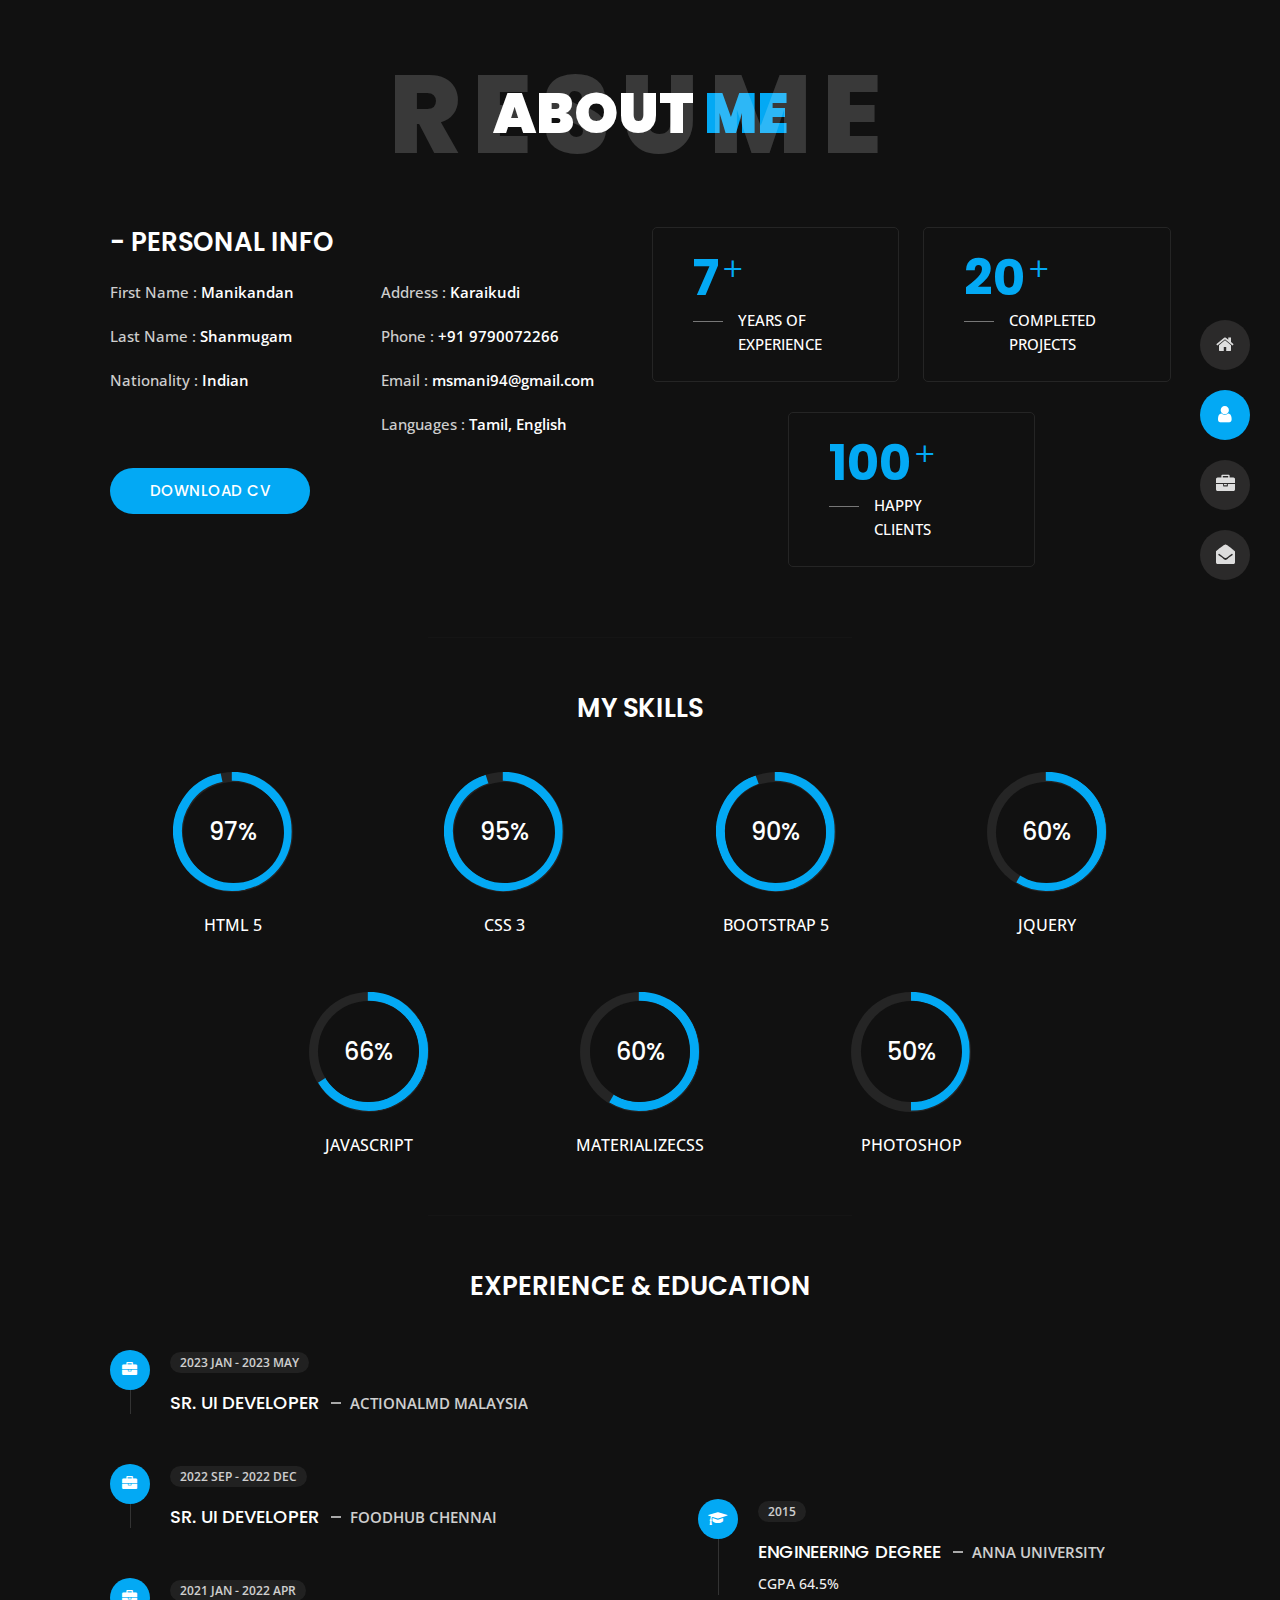
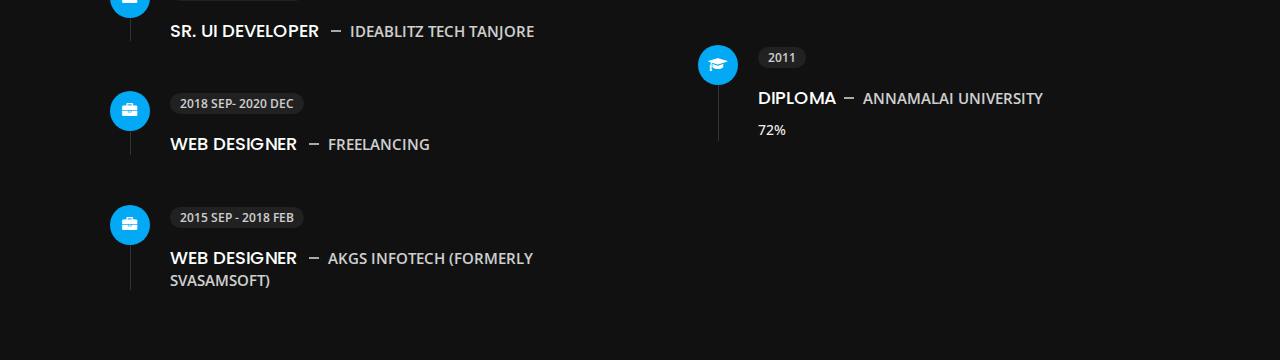
==== commit cf70644c: "Circle Update" ====
--- a/about.html
+++ b/about.html
@@ -5,17 +5,25 @@
     <title>My Personal Portfolio</title>
     <meta name="viewport" content="width=device-width, initial-scale=1">
 
-    <!-- Google Fonts -->
+    <!-- Template Google Fonts -->
     <link href="https://fonts.googleapis.com/css?family=Poppins:400,400i,500,500i,600,600i,700,700i,800,800i,900,900i" rel="stylesheet">
     <link href="https://fonts.googleapis.com/css?family=Open+Sans:300,400,400i,600,600i,700" rel="stylesheet">
 
-    <!-- CSS Files -->
+    <!-- Template CSS Files -->
     <link href="css/bootstrap.min.css" rel="stylesheet">
     <link href="css/preloader.min.css" rel="stylesheet">
     <link href="css/circle.css" rel="stylesheet">
     <link href="css/font-awesome.min.css" rel="stylesheet">
     <link href="css/fm.revealator.jquery.min.css" rel="stylesheet">
     <link href="css/style.css" rel="stylesheet">
+
+    <!-- CSS Skin File -->
+    <link href="css/skins/yellow.css" rel="stylesheet">
+
+    <!-- <link rel="stylesheet" type="text/css" href="css/styleswitcher.css" /> -->
+
+    <!-- Modernizr JS File -->
+    <!-- <script src="js/modernizr.custom.js"></script> -->
 </head>
 
 <body class="about">
@@ -302,7 +310,7 @@
 </section>
 <!-- Main Content Ends -->
 
-<!-- JS Files -->
+<!-- Template JS Files -->
 <script src="js/jquery-3.5.0.min.js"></script>
 <script src="js/fm.revealator.jquery.min.js"></script>
 <script src="js/popper.min.js"></script>
--- a/css/circle.css
+++ b/css/circle.css
@@ -0,0 +1,1086 @@
+.rect-auto,
+.c100.p51 .slice,
+.c100.p52 .slice,
+.c100.p53 .slice,
+.c100.p54 .slice,
+.c100.p55 .slice,
+.c100.p56 .slice,
+.c100.p57 .slice,
+.c100.p58 .slice,
+.c100.p59 .slice,
+.c100.p60 .slice,
+.c100.p61 .slice,
+.c100.p62 .slice,
+.c100.p63 .slice,
+.c100.p64 .slice,
+.c100.p65 .slice,
+.c100.p66 .slice,
+.c100.p67 .slice,
+.c100.p68 .slice,
+.c100.p69 .slice,
+.c100.p70 .slice,
+.c100.p71 .slice,
+.c100.p72 .slice,
+.c100.p73 .slice,
+.c100.p74 .slice,
+.c100.p75 .slice,
+.c100.p76 .slice,
+.c100.p77 .slice,
+.c100.p78 .slice,
+.c100.p79 .slice,
+.c100.p80 .slice,
+.c100.p81 .slice,
+.c100.p82 .slice,
+.c100.p83 .slice,
+.c100.p84 .slice,
+.c100.p85 .slice,
+.c100.p86 .slice,
+.c100.p87 .slice,
+.c100.p88 .slice,
+.c100.p89 .slice,
+.c100.p90 .slice,
+.c100.p91 .slice,
+.c100.p92 .slice,
+.c100.p93 .slice,
+.c100.p94 .slice,
+.c100.p95 .slice,
+.c100.p96 .slice,
+.c100.p97 .slice,
+.c100.p98 .slice,
+.c100.p99 .slice,
+.c100.p100 .slice {
+  clip: rect(auto, auto, auto, auto);
+}
+.pie,
+.c100 .bar,
+.c100.p51 .fill,
+.c100.p52 .fill,
+.c100.p53 .fill,
+.c100.p54 .fill,
+.c100.p55 .fill,
+.c100.p56 .fill,
+.c100.p57 .fill,
+.c100.p58 .fill,
+.c100.p59 .fill,
+.c100.p60 .fill,
+.c100.p61 .fill,
+.c100.p62 .fill,
+.c100.p63 .fill,
+.c100.p64 .fill,
+.c100.p65 .fill,
+.c100.p66 .fill,
+.c100.p67 .fill,
+.c100.p68 .fill,
+.c100.p69 .fill,
+.c100.p70 .fill,
+.c100.p71 .fill,
+.c100.p72 .fill,
+.c100.p73 .fill,
+.c100.p74 .fill,
+.c100.p75 .fill,
+.c100.p76 .fill,
+.c100.p77 .fill,
+.c100.p78 .fill,
+.c100.p79 .fill,
+.c100.p80 .fill,
+.c100.p81 .fill,
+.c100.p82 .fill,
+.c100.p83 .fill,
+.c100.p84 .fill,
+.c100.p85 .fill,
+.c100.p86 .fill,
+.c100.p87 .fill,
+.c100.p88 .fill,
+.c100.p89 .fill,
+.c100.p90 .fill,
+.c100.p91 .fill,
+.c100.p92 .fill,
+.c100.p93 .fill,
+.c100.p94 .fill,
+.c100.p95 .fill,
+.c100.p96 .fill,
+.c100.p97 .fill,
+.c100.p98 .fill,
+.c100.p99 .fill,
+.c100.p100 .fill {
+  position: absolute;
+  border: 0.08em solid #307bbb;
+  width: 0.84em;
+  height: 0.84em;
+  clip: rect(0em, 0.5em, 1em, 0em);
+  border-radius: 50%;
+  -webkit-transform: rotate(0deg);
+  -moz-transform: rotate(0deg);
+  -ms-transform: rotate(0deg);
+  -o-transform: rotate(0deg);
+  transform: rotate(0deg);
+}
+.pie-fill,
+.c100.p51 .bar:after,
+.c100.p51 .fill,
+.c100.p52 .bar:after,
+.c100.p52 .fill,
+.c100.p53 .bar:after,
+.c100.p53 .fill,
+.c100.p54 .bar:after,
+.c100.p54 .fill,
+.c100.p55 .bar:after,
+.c100.p55 .fill,
+.c100.p56 .bar:after,
+.c100.p56 .fill,
+.c100.p57 .bar:after,
+.c100.p57 .fill,
+.c100.p58 .bar:after,
+.c100.p58 .fill,
+.c100.p59 .bar:after,
+.c100.p59 .fill,
+.c100.p60 .bar:after,
+.c100.p60 .fill,
+.c100.p61 .bar:after,
+.c100.p61 .fill,
+.c100.p62 .bar:after,
+.c100.p62 .fill,
+.c100.p63 .bar:after,
+.c100.p63 .fill,
+.c100.p64 .bar:after,
+.c100.p64 .fill,
+.c100.p65 .bar:after,
+.c100.p65 .fill,
+.c100.p66 .bar:after,
+.c100.p66 .fill,
+.c100.p67 .bar:after,
+.c100.p67 .fill,
+.c100.p68 .bar:after,
+.c100.p68 .fill,
+.c100.p69 .bar:after,
+.c100.p69 .fill,
+.c100.p70 .bar:after,
+.c100.p70 .fill,
+.c100.p71 .bar:after,
+.c100.p71 .fill,
+.c100.p72 .bar:after,
+.c100.p72 .fill,
+.c100.p73 .bar:after,
+.c100.p73 .fill,
+.c100.p74 .bar:after,
+.c100.p74 .fill,
+.c100.p75 .bar:after,
+.c100.p75 .fill,
+.c100.p76 .bar:after,
+.c100.p76 .fill,
+.c100.p77 .bar:after,
+.c100.p77 .fill,
+.c100.p78 .bar:after,
+.c100.p78 .fill,
+.c100.p79 .bar:after,
+.c100.p79 .fill,
+.c100.p80 .bar:after,
+.c100.p80 .fill,
+.c100.p81 .bar:after,
+.c100.p81 .fill,
+.c100.p82 .bar:after,
+.c100.p82 .fill,
+.c100.p83 .bar:after,
+.c100.p83 .fill,
+.c100.p84 .bar:after,
+.c100.p84 .fill,
+.c100.p85 .bar:after,
+.c100.p85 .fill,
+.c100.p86 .bar:after,
+.c100.p86 .fill,
+.c100.p87 .bar:after,
+.c100.p87 .fill,
+.c100.p88 .bar:after,
+.c100.p88 .fill,
+.c100.p89 .bar:after,
+.c100.p89 .fill,
+.c100.p90 .bar:after,
+.c100.p90 .fill,
+.c100.p91 .bar:after,
+.c100.p91 .fill,
+.c100.p92 .bar:after,
+.c100.p92 .fill,
+.c100.p93 .bar:after,
+.c100.p93 .fill,
+.c100.p94 .bar:after,
+.c100.p94 .fill,
+.c100.p95 .bar:after,
+.c100.p95 .fill,
+.c100.p96 .bar:after,
+.c100.p96 .fill,
+.c100.p97 .bar:after,
+.c100.p97 .fill,
+.c100.p98 .bar:after,
+.c100.p98 .fill,
+.c100.p99 .bar:after,
+.c100.p99 .fill,
+.c100.p100 .bar:after,
+.c100.p100 .fill {
+  -webkit-transform: rotate(180deg);
+  -moz-transform: rotate(180deg);
+  -ms-transform: rotate(180deg);
+  -o-transform: rotate(180deg);
+  transform: rotate(180deg);
+}
+.c100 {
+  position: relative;
+  font-size: 120px;
+  width: 1em;
+  height: 1em;
+  border-radius: 50%;
+  float: left;
+  margin: 0 0.1em 0.1em 0;
+  background-color: #cccccc;
+}
+.c100 *,
+.c100 *:before,
+.c100 *:after {
+  -webkit-box-sizing: content-box;
+  -moz-box-sizing: content-box;
+  box-sizing: content-box;
+}
+.c100.center {
+  float: none;
+  margin: 0 auto;
+}
+.c100.big {
+  font-size: 240px;
+}
+.c100.small {
+  font-size: 80px;
+}
+.c100 > span {
+  position: absolute;
+  width: 100%;
+  z-index: 1;
+  left: 0;
+  top: 0;
+  width: 5em;
+  line-height: 5em;
+  font-size: 0.2em;
+  color: #cccccc;
+  display: block;
+  text-align: center;
+  white-space: nowrap;
+  -webkit-transition-property: all;
+  -moz-transition-property: all;
+  -o-transition-property: all;
+  transition-property: all;
+  -webkit-transition-duration: 0.2s;
+  -moz-transition-duration: 0.2s;
+  -o-transition-duration: 0.2s;
+  transition-duration: 0.2s;
+  -webkit-transition-timing-function: ease-out;
+  -moz-transition-timing-function: ease-out;
+  -o-transition-timing-function: ease-out;
+  transition-timing-function: ease-out;
+}
+.c100:after {
+  position: absolute;
+  top: 0.08em;
+  left: 0.08em;
+  display: block;
+  content: " ";
+  border-radius: 50%;
+  background-color: #f5f5f5;
+  width: 0.84em;
+  height: 0.84em;
+  -webkit-transition-property: all;
+  -moz-transition-property: all;
+  -o-transition-property: all;
+  transition-property: all;
+  -webkit-transition-duration: 0.2s;
+  -moz-transition-duration: 0.2s;
+  -o-transition-duration: 0.2s;
+  transition-duration: 0.2s;
+  -webkit-transition-timing-function: ease-in;
+  -moz-transition-timing-function: ease-in;
+  -o-transition-timing-function: ease-in;
+  transition-timing-function: ease-in;
+}
+.c100 .slice {
+  position: absolute;
+  width: 1em;
+  height: 1em;
+  clip: rect(0em, 1em, 1em, 0.5em);
+}
+.c100.p1 .bar {
+  -webkit-transform: rotate(3.6deg);
+  -moz-transform: rotate(3.6deg);
+  -ms-transform: rotate(3.6deg);
+  -o-transform: rotate(3.6deg);
+  transform: rotate(3.6deg);
+}
+.c100.p2 .bar {
+  -webkit-transform: rotate(7.2deg);
+  -moz-transform: rotate(7.2deg);
+  -ms-transform: rotate(7.2deg);
+  -o-transform: rotate(7.2deg);
+  transform: rotate(7.2deg);
+}
+.c100.p3 .bar {
+  -webkit-transform: rotate(10.8deg);
+  -moz-transform: rotate(10.8deg);
+  -ms-transform: rotate(10.8deg);
+  -o-transform: rotate(10.8deg);
+  transform: rotate(10.8deg);
+}
+.c100.p4 .bar {
+  -webkit-transform: rotate(14.4deg);
+  -moz-transform: rotate(14.4deg);
+  -ms-transform: rotate(14.4deg);
+  -o-transform: rotate(14.4deg);
+  transform: rotate(14.4deg);
+}
+.c100.p5 .bar {
+  -webkit-transform: rotate(18deg);
+  -moz-transform: rotate(18deg);
+  -ms-transform: rotate(18deg);
+  -o-transform: rotate(18deg);
+  transform: rotate(18deg);
+}
+.c100.p6 .bar {
+  -webkit-transform: rotate(21.6deg);
+  -moz-transform: rotate(21.6deg);
+  -ms-transform: rotate(21.6deg);
+  -o-transform: rotate(21.6deg);
+  transform: rotate(21.6deg);
+}
+.c100.p7 .bar {
+  -webkit-transform: rotate(25.2deg);
+  -moz-transform: rotate(25.2deg);
+  -ms-transform: rotate(25.2deg);
+  -o-transform: rotate(25.2deg);
+  transform: rotate(25.2deg);
+}
+.c100.p8 .bar {
+  -webkit-transform: rotate(28.8deg);
+  -moz-transform: rotate(28.8deg);
+  -ms-transform: rotate(28.8deg);
+  -o-transform: rotate(28.8deg);
+  transform: rotate(28.8deg);
+}
+.c100.p9 .bar {
+  -webkit-transform: rotate(32.4deg);
+  -moz-transform: rotate(32.4deg);
+  -ms-transform: rotate(32.4deg);
+  -o-transform: rotate(32.4deg);
+  transform: rotate(32.4deg);
+}
+.c100.p10 .bar {
+  -webkit-transform: rotate(36deg);
+  -moz-transform: rotate(36deg);
+  -ms-transform: rotate(36deg);
+  -o-transform: rotate(36deg);
+  transform: rotate(36deg);
+}
+.c100.p11 .bar {
+  -webkit-transform: rotate(39.6deg);
+  -moz-transform: rotate(39.6deg);
+  -ms-transform: rotate(39.6deg);
+  -o-transform: rotate(39.6deg);
+  transform: rotate(39.6deg);
+}
+.c100.p12 .bar {
+  -webkit-transform: rotate(43.2deg);
+  -moz-transform: rotate(43.2deg);
+  -ms-transform: rotate(43.2deg);
+  -o-transform: rotate(43.2deg);
+  transform: rotate(43.2deg);
+}
+.c100.p13 .bar {
+  -webkit-transform: rotate(46.800000000000004deg);
+  -moz-transform: rotate(46.800000000000004deg);
+  -ms-transform: rotate(46.800000000000004deg);
+  -o-transform: rotate(46.800000000000004deg);
+  transform: rotate(46.800000000000004deg);
+}
+.c100.p14 .bar {
+  -webkit-transform: rotate(50.4deg);
+  -moz-transform: rotate(50.4deg);
+  -ms-transform: rotate(50.4deg);
+  -o-transform: rotate(50.4deg);
+  transform: rotate(50.4deg);
+}
+.c100.p15 .bar {
+  -webkit-transform: rotate(54deg);
+  -moz-transform: rotate(54deg);
+  -ms-transform: rotate(54deg);
+  -o-transform: rotate(54deg);
+  transform: rotate(54deg);
+}
+.c100.p16 .bar {
+  -webkit-transform: rotate(57.6deg);
+  -moz-transform: rotate(57.6deg);
+  -ms-transform: rotate(57.6deg);
+  -o-transform: rotate(57.6deg);
+  transform: rotate(57.6deg);
+}
+.c100.p17 .bar {
+  -webkit-transform: rotate(61.2deg);
+  -moz-transform: rotate(61.2deg);
+  -ms-transform: rotate(61.2deg);
+  -o-transform: rotate(61.2deg);
+  transform: rotate(61.2deg);
+}
+.c100.p18 .bar {
+  -webkit-transform: rotate(64.8deg);
+  -moz-transform: rotate(64.8deg);
+  -ms-transform: rotate(64.8deg);
+  -o-transform: rotate(64.8deg);
+  transform: rotate(64.8deg);
+}
+.c100.p19 .bar {
+  -webkit-transform: rotate(68.4deg);
+  -moz-transform: rotate(68.4deg);
+  -ms-transform: rotate(68.4deg);
+  -o-transform: rotate(68.4deg);
+  transform: rotate(68.4deg);
+}
+.c100.p20 .bar {
+  -webkit-transform: rotate(72deg);
+  -moz-transform: rotate(72deg);
+  -ms-transform: rotate(72deg);
+  -o-transform: rotate(72deg);
+  transform: rotate(72deg);
+}
+.c100.p21 .bar {
+  -webkit-transform: rotate(75.60000000000001deg);
+  -moz-transform: rotate(75.60000000000001deg);
+  -ms-transform: rotate(75.60000000000001deg);
+  -o-transform: rotate(75.60000000000001deg);
+  transform: rotate(75.60000000000001deg);
+}
+.c100.p22 .bar {
+  -webkit-transform: rotate(79.2deg);
+  -moz-transform: rotate(79.2deg);
+  -ms-transform: rotate(79.2deg);
+  -o-transform: rotate(79.2deg);
+  transform: rotate(79.2deg);
+}
+.c100.p23 .bar {
+  -webkit-transform: rotate(82.8deg);
+  -moz-transform: rotate(82.8deg);
+  -ms-transform: rotate(82.8deg);
+  -o-transform: rotate(82.8deg);
+  transform: rotate(82.8deg);
+}
+.c100.p24 .bar {
+  -webkit-transform: rotate(86.4deg);
+  -moz-transform: rotate(86.4deg);
+  -ms-transform: rotate(86.4deg);
+  -o-transform: rotate(86.4deg);
+  transform: rotate(86.4deg);
+}
+.c100.p25 .bar {
+  -webkit-transform: rotate(90deg);
+  -moz-transform: rotate(90deg);
+  -ms-transform: rotate(90deg);
+  -o-transform: rotate(90deg);
+  transform: rotate(90deg);
+}
+.c100.p26 .bar {
+  -webkit-transform: rotate(93.60000000000001deg);
+  -moz-transform: rotate(93.60000000000001deg);
+  -ms-transform: rotate(93.60000000000001deg);
+  -o-transform: rotate(93.60000000000001deg);
+  transform: rotate(93.60000000000001deg);
+}
+.c100.p27 .bar {
+  -webkit-transform: rotate(97.2deg);
+  -moz-transform: rotate(97.2deg);
+  -ms-transform: rotate(97.2deg);
+  -o-transform: rotate(97.2deg);
+  transform: rotate(97.2deg);
+}
+.c100.p28 .bar {
+  -webkit-transform: rotate(100.8deg);
+  -moz-transform: rotate(100.8deg);
+  -ms-transform: rotate(100.8deg);
+  -o-transform: rotate(100.8deg);
+  transform: rotate(100.8deg);
+}
+.c100.p29 .bar {
+  -webkit-transform: rotate(104.4deg);
+  -moz-transform: rotate(104.4deg);
+  -ms-transform: rotate(104.4deg);
+  -o-transform: rotate(104.4deg);
+  transform: rotate(104.4deg);
+}
+.c100.p30 .bar {
+  -webkit-transform: rotate(108deg);
+  -moz-transform: rotate(108deg);
+  -ms-transform: rotate(108deg);
+  -o-transform: rotate(108deg);
+  transform: rotate(108deg);
+}
+.c100.p31 .bar {
+  -webkit-transform: rotate(111.60000000000001deg);
+  -moz-transform: rotate(111.60000000000001deg);
+  -ms-transform: rotate(111.60000000000001deg);
+  -o-transform: rotate(111.60000000000001deg);
+  transform: rotate(111.60000000000001deg);
+}
+.c100.p32 .bar {
+  -webkit-transform: rotate(115.2deg);
+  -moz-transform: rotate(115.2deg);
+  -ms-transform: rotate(115.2deg);
+  -o-transform: rotate(115.2deg);
+  transform: rotate(115.2deg);
+}
+.c100.p33 .bar {
+  -webkit-transform: rotate(118.8deg);
+  -moz-transform: rotate(118.8deg);
+  -ms-transform: rotate(118.8deg);
+  -o-transform: rotate(118.8deg);
+  transform: rotate(118.8deg);
+}
+.c100.p34 .bar {
+  -webkit-transform: rotate(122.4deg);
+  -moz-transform: rotate(122.4deg);
+  -ms-transform: rotate(122.4deg);
+  -o-transform: rotate(122.4deg);
+  transform: rotate(122.4deg);
+}
+.c100.p35 .bar {
+  -webkit-transform: rotate(126deg);
+  -moz-transform: rotate(126deg);
+  -ms-transform: rotate(126deg);
+  -o-transform: rotate(126deg);
+  transform: rotate(126deg);
+}
+.c100.p36 .bar {
+  -webkit-transform: rotate(129.6deg);
+  -moz-transform: rotate(129.6deg);
+  -ms-transform: rotate(129.6deg);
+  -o-transform: rotate(129.6deg);
+  transform: rotate(129.6deg);
+}
+.c100.p37 .bar {
+  -webkit-transform: rotate(133.20000000000002deg);
+  -moz-transform: rotate(133.20000000000002deg);
+  -ms-transform: rotate(133.20000000000002deg);
+  -o-transform: rotate(133.20000000000002deg);
+  transform: rotate(133.20000000000002deg);
+}
+.c100.p38 .bar {
+  -webkit-transform: rotate(136.8deg);
+  -moz-transform: rotate(136.8deg);
+  -ms-transform: rotate(136.8deg);
+  -o-transform: rotate(136.8deg);
+  transform: rotate(136.8deg);
+}
+.c100.p39 .bar {
+  -webkit-transform: rotate(140.4deg);
+  -moz-transform: rotate(140.4deg);
+  -ms-transform: rotate(140.4deg);
+  -o-transform: rotate(140.4deg);
+  transform: rotate(140.4deg);
+}
+.c100.p40 .bar {
+  -webkit-transform: rotate(144deg);
+  -moz-transform: rotate(144deg);
+  -ms-transform: rotate(144deg);
+  -o-transform: rotate(144deg);
+  transform: rotate(144deg);
+}
+.c100.p41 .bar {
+  -webkit-transform: rotate(147.6deg);
+  -moz-transform: rotate(147.6deg);
+  -ms-transform: rotate(147.6deg);
+  -o-transform: rotate(147.6deg);
+  transform: rotate(147.6deg);
+}
+.c100.p42 .bar {
+  -webkit-transform: rotate(151.20000000000002deg);
+  -moz-transform: rotate(151.20000000000002deg);
+  -ms-transform: rotate(151.20000000000002deg);
+  -o-transform: rotate(151.20000000000002deg);
+  transform: rotate(151.20000000000002deg);
+}
+.c100.p43 .bar {
+  -webkit-transform: rotate(154.8deg);
+  -moz-transform: rotate(154.8deg);
+  -ms-transform: rotate(154.8deg);
+  -o-transform: rotate(154.8deg);
+  transform: rotate(154.8deg);
+}
+.c100.p44 .bar {
+  -webkit-transform: rotate(158.4deg);
+  -moz-transform: rotate(158.4deg);
+  -ms-transform: rotate(158.4deg);
+  -o-transform: rotate(158.4deg);
+  transform: rotate(158.4deg);
+}
+.c100.p45 .bar {
+  -webkit-transform: rotate(162deg);
+  -moz-transform: rotate(162deg);
+  -ms-transform: rotate(162deg);
+  -o-transform: rotate(162deg);
+  transform: rotate(162deg);
+}
+.c100.p46 .bar {
+  -webkit-transform: rotate(165.6deg);
+  -moz-transform: rotate(165.6deg);
+  -ms-transform: rotate(165.6deg);
+  -o-transform: rotate(165.6deg);
+  transform: rotate(165.6deg);
+}
+.c100.p47 .bar {
+  -webkit-transform: rotate(169.20000000000002deg);
+  -moz-transform: rotate(169.20000000000002deg);
+  -ms-transform: rotate(169.20000000000002deg);
+  -o-transform: rotate(169.20000000000002deg);
+  transform: rotate(169.20000000000002deg);
+}
+.c100.p48 .bar {
+  -webkit-transform: rotate(172.8deg);
+  -moz-transform: rotate(172.8deg);
+  -ms-transform: rotate(172.8deg);
+  -o-transform: rotate(172.8deg);
+  transform: rotate(172.8deg);
+}
+.c100.p49 .bar {
+  -webkit-transform: rotate(176.4deg);
+  -moz-transform: rotate(176.4deg);
+  -ms-transform: rotate(176.4deg);
+  -o-transform: rotate(176.4deg);
+  transform: rotate(176.4deg);
+}
+.c100.p50 .bar {
+  -webkit-transform: rotate(180deg);
+  -moz-transform: rotate(180deg);
+  -ms-transform: rotate(180deg);
+  -o-transform: rotate(180deg);
+  transform: rotate(180deg);
+}
+.c100.p51 .bar {
+  -webkit-transform: rotate(183.6deg);
+  -moz-transform: rotate(183.6deg);
+  -ms-transform: rotate(183.6deg);
+  -o-transform: rotate(183.6deg);
+  transform: rotate(183.6deg);
+}
+.c100.p52 .bar {
+  -webkit-transform: rotate(187.20000000000002deg);
+  -moz-transform: rotate(187.20000000000002deg);
+  -ms-transform: rotate(187.20000000000002deg);
+  -o-transform: rotate(187.20000000000002deg);
+  transform: rotate(187.20000000000002deg);
+}
+.c100.p53 .bar {
+  -webkit-transform: rotate(190.8deg);
+  -moz-transform: rotate(190.8deg);
+  -ms-transform: rotate(190.8deg);
+  -o-transform: rotate(190.8deg);
+  transform: rotate(190.8deg);
+}
+.c100.p54 .bar {
+  -webkit-transform: rotate(194.4deg);
+  -moz-transform: rotate(194.4deg);
+  -ms-transform: rotate(194.4deg);
+  -o-transform: rotate(194.4deg);
+  transform: rotate(194.4deg);
+}
+.c100.p55 .bar {
+  -webkit-transform: rotate(198deg);
+  -moz-transform: rotate(198deg);
+  -ms-transform: rotate(198deg);
+  -o-transform: rotate(198deg);
+  transform: rotate(198deg);
+}
+.c100.p56 .bar {
+  -webkit-transform: rotate(201.6deg);
+  -moz-transform: rotate(201.6deg);
+  -ms-transform: rotate(201.6deg);
+  -o-transform: rotate(201.6deg);
+  transform: rotate(201.6deg);
+}
+.c100.p57 .bar {
+  -webkit-transform: rotate(205.20000000000002deg);
+  -moz-transform: rotate(205.20000000000002deg);
+  -ms-transform: rotate(205.20000000000002deg);
+  -o-transform: rotate(205.20000000000002deg);
+  transform: rotate(205.20000000000002deg);
+}
+.c100.p58 .bar {
+  -webkit-transform: rotate(208.8deg);
+  -moz-transform: rotate(208.8deg);
+  -ms-transform: rotate(208.8deg);
+  -o-transform: rotate(208.8deg);
+  transform: rotate(208.8deg);
+}
+.c100.p59 .bar {
+  -webkit-transform: rotate(212.4deg);
+  -moz-transform: rotate(212.4deg);
+  -ms-transform: rotate(212.4deg);
+  -o-transform: rotate(212.4deg);
+  transform: rotate(212.4deg);
+}
+.c100.p60 .bar {
+  -webkit-transform: rotate(216deg);
+  -moz-transform: rotate(216deg);
+  -ms-transform: rotate(216deg);
+  -o-transform: rotate(216deg);
+  transform: rotate(216deg);
+}
+.c100.p61 .bar {
+  -webkit-transform: rotate(219.6deg);
+  -moz-transform: rotate(219.6deg);
+  -ms-transform: rotate(219.6deg);
+  -o-transform: rotate(219.6deg);
+  transform: rotate(219.6deg);
+}
+.c100.p62 .bar {
+  -webkit-transform: rotate(223.20000000000002deg);
+  -moz-transform: rotate(223.20000000000002deg);
+  -ms-transform: rotate(223.20000000000002deg);
+  -o-transform: rotate(223.20000000000002deg);
+  transform: rotate(223.20000000000002deg);
+}
+.c100.p63 .bar {
+  -webkit-transform: rotate(226.8deg);
+  -moz-transform: rotate(226.8deg);
+  -ms-transform: rotate(226.8deg);
+  -o-transform: rotate(226.8deg);
+  transform: rotate(226.8deg);
+}
+.c100.p64 .bar {
+  -webkit-transform: rotate(230.4deg);
+  -moz-transform: rotate(230.4deg);
+  -ms-transform: rotate(230.4deg);
+  -o-transform: rotate(230.4deg);
+  transform: rotate(230.4deg);
+}
+.c100.p65 .bar {
+  -webkit-transform: rotate(234deg);
+  -moz-transform: rotate(234deg);
+  -ms-transform: rotate(234deg);
+  -o-transform: rotate(234deg);
+  transform: rotate(234deg);
+}
+.c100.p66 .bar {
+  -webkit-transform: rotate(237.6deg);
+  -moz-transform: rotate(237.6deg);
+  -ms-transform: rotate(237.6deg);
+  -o-transform: rotate(237.6deg);
+  transform: rotate(237.6deg);
+}
+.c100.p67 .bar {
+  -webkit-transform: rotate(241.20000000000002deg);
+  -moz-transform: rotate(241.20000000000002deg);
+  -ms-transform: rotate(241.20000000000002deg);
+  -o-transform: rotate(241.20000000000002deg);
+  transform: rotate(241.20000000000002deg);
+}
+.c100.p68 .bar {
+  -webkit-transform: rotate(244.8deg);
+  -moz-transform: rotate(244.8deg);
+  -ms-transform: rotate(244.8deg);
+  -o-transform: rotate(244.8deg);
+  transform: rotate(244.8deg);
+}
+.c100.p69 .bar {
+  -webkit-transform: rotate(248.4deg);
+  -moz-transform: rotate(248.4deg);
+  -ms-transform: rotate(248.4deg);
+  -o-transform: rotate(248.4deg);
+  transform: rotate(248.4deg);
+}
+.c100.p70 .bar {
+  -webkit-transform: rotate(252deg);
+  -moz-transform: rotate(252deg);
+  -ms-transform: rotate(252deg);
+  -o-transform: rotate(252deg);
+  transform: rotate(252deg);
+}
+.c100.p71 .bar {
+  -webkit-transform: rotate(255.6deg);
+  -moz-transform: rotate(255.6deg);
+  -ms-transform: rotate(255.6deg);
+  -o-transform: rotate(255.6deg);
+  transform: rotate(255.6deg);
+}
+.c100.p72 .bar {
+  -webkit-transform: rotate(259.2deg);
+  -moz-transform: rotate(259.2deg);
+  -ms-transform: rotate(259.2deg);
+  -o-transform: rotate(259.2deg);
+  transform: rotate(259.2deg);
+}
+.c100.p73 .bar {
+  -webkit-transform: rotate(262.8deg);
+  -moz-transform: rotate(262.8deg);
+  -ms-transform: rotate(262.8deg);
+  -o-transform: rotate(262.8deg);
+  transform: rotate(262.8deg);
+}
+.c100.p74 .bar {
+  -webkit-transform: rotate(266.40000000000003deg);
+  -moz-transform: rotate(266.40000000000003deg);
+  -ms-transform: rotate(266.40000000000003deg);
+  -o-transform: rotate(266.40000000000003deg);
+  transform: rotate(266.40000000000003deg);
+}
+.c100.p75 .bar {
+  -webkit-transform: rotate(270deg);
+  -moz-transform: rotate(270deg);
+  -ms-transform: rotate(270deg);
+  -o-transform: rotate(270deg);
+  transform: rotate(270deg);
+}
+.c100.p76 .bar {
+  -webkit-transform: rotate(273.6deg);
+  -moz-transform: rotate(273.6deg);
+  -ms-transform: rotate(273.6deg);
+  -o-transform: rotate(273.6deg);
+  transform: rotate(273.6deg);
+}
+.c100.p77 .bar {
+  -webkit-transform: rotate(277.2deg);
+  -moz-transform: rotate(277.2deg);
+  -ms-transform: rotate(277.2deg);
+  -o-transform: rotate(277.2deg);
+  transform: rotate(277.2deg);
+}
+.c100.p78 .bar {
+  -webkit-transform: rotate(280.8deg);
+  -moz-transform: rotate(280.8deg);
+  -ms-transform: rotate(280.8deg);
+  -o-transform: rotate(280.8deg);
+  transform: rotate(280.8deg);
+}
+.c100.p79 .bar {
+  -webkit-transform: rotate(284.40000000000003deg);
+  -moz-transform: rotate(284.40000000000003deg);
+  -ms-transform: rotate(284.40000000000003deg);
+  -o-transform: rotate(284.40000000000003deg);
+  transform: rotate(284.40000000000003deg);
+}
+.c100.p80 .bar {
+  -webkit-transform: rotate(288deg);
+  -moz-transform: rotate(288deg);
+  -ms-transform: rotate(288deg);
+  -o-transform: rotate(288deg);
+  transform: rotate(288deg);
+}
+.c100.p81 .bar {
+  -webkit-transform: rotate(291.6deg);
+  -moz-transform: rotate(291.6deg);
+  -ms-transform: rotate(291.6deg);
+  -o-transform: rotate(291.6deg);
+  transform: rotate(291.6deg);
+}
+.c100.p82 .bar {
+  -webkit-transform: rotate(295.2deg);
+  -moz-transform: rotate(295.2deg);
+  -ms-transform: rotate(295.2deg);
+  -o-transform: rotate(295.2deg);
+  transform: rotate(295.2deg);
+}
+.c100.p83 .bar {
+  -webkit-transform: rotate(298.8deg);
+  -moz-transform: rotate(298.8deg);
+  -ms-transform: rotate(298.8deg);
+  -o-transform: rotate(298.8deg);
+  transform: rotate(298.8deg);
+}
+.c100.p84 .bar {
+  -webkit-transform: rotate(302.40000000000003deg);
+  -moz-transform: rotate(302.40000000000003deg);
+  -ms-transform: rotate(302.40000000000003deg);
+  -o-transform: rotate(302.40000000000003deg);
+  transform: rotate(302.40000000000003deg);
+}
+.c100.p85 .bar {
+  -webkit-transform: rotate(306deg);
+  -moz-transform: rotate(306deg);
+  -ms-transform: rotate(306deg);
+  -o-transform: rotate(306deg);
+  transform: rotate(306deg);
+}
+.c100.p86 .bar {
+  -webkit-transform: rotate(309.6deg);
+  -moz-transform: rotate(309.6deg);
+  -ms-transform: rotate(309.6deg);
+  -o-transform: rotate(309.6deg);
+  transform: rotate(309.6deg);
+}
+.c100.p87 .bar {
+  -webkit-transform: rotate(313.2deg);
+  -moz-transform: rotate(313.2deg);
+  -ms-transform: rotate(313.2deg);
+  -o-transform: rotate(313.2deg);
+  transform: rotate(313.2deg);
+}
+.c100.p88 .bar {
+  -webkit-transform: rotate(316.8deg);
+  -moz-transform: rotate(316.8deg);
+  -ms-transform: rotate(316.8deg);
+  -o-transform: rotate(316.8deg);
+  transform: rotate(316.8deg);
+}
+.c100.p89 .bar {
+  -webkit-transform: rotate(320.40000000000003deg);
+  -moz-transform: rotate(320.40000000000003deg);
+  -ms-transform: rotate(320.40000000000003deg);
+  -o-transform: rotate(320.40000000000003deg);
+  transform: rotate(320.40000000000003deg);
+}
+.c100.p90 .bar {
+  -webkit-transform: rotate(324deg);
+  -moz-transform: rotate(324deg);
+  -ms-transform: rotate(324deg);
+  -o-transform: rotate(324deg);
+  transform: rotate(324deg);
+}
+.c100.p91 .bar {
+  -webkit-transform: rotate(327.6deg);
+  -moz-transform: rotate(327.6deg);
+  -ms-transform: rotate(327.6deg);
+  -o-transform: rotate(327.6deg);
+  transform: rotate(327.6deg);
+}
+.c100.p92 .bar {
+  -webkit-transform: rotate(331.2deg);
+  -moz-transform: rotate(331.2deg);
+  -ms-transform: rotate(331.2deg);
+  -o-transform: rotate(331.2deg);
+  transform: rotate(331.2deg);
+}
+.c100.p93 .bar {
+  -webkit-transform: rotate(334.8deg);
+  -moz-transform: rotate(334.8deg);
+  -ms-transform: rotate(334.8deg);
+  -o-transform: rotate(334.8deg);
+  transform: rotate(334.8deg);
+}
+.c100.p94 .bar {
+  -webkit-transform: rotate(338.40000000000003deg);
+  -moz-transform: rotate(338.40000000000003deg);
+  -ms-transform: rotate(338.40000000000003deg);
+  -o-transform: rotate(338.40000000000003deg);
+  transform: rotate(338.40000000000003deg);
+}
+
+.c100.p96 .bar {
+  -webkit-transform: rotate(345.6deg);
+  -moz-transform: rotate(345.6deg);
+  -ms-transform: rotate(345.6deg);
+  -o-transform: rotate(345.6deg);
+  transform: rotate(345.6deg);
+}
+.c100.p97 .bar {
+  -webkit-transform: rotate(349.2deg);
+  -moz-transform: rotate(349.2deg);
+  -ms-transform: rotate(349.2deg);
+  -o-transform: rotate(349.2deg);
+  transform: rotate(349.2deg);
+}
+.c100.p98 .bar {
+  -webkit-transform: rotate(352.8deg);
+  -moz-transform: rotate(352.8deg);
+  -ms-transform: rotate(352.8deg);
+  -o-transform: rotate(352.8deg);
+  transform: rotate(352.8deg);
+}
+.c100.p99 .bar {
+  -webkit-transform: rotate(356.40000000000003deg);
+  -moz-transform: rotate(356.40000000000003deg);
+  -ms-transform: rotate(356.40000000000003deg);
+  -o-transform: rotate(356.40000000000003deg);
+  transform: rotate(356.40000000000003deg);
+}
+.c100.p100 .bar {
+  -webkit-transform: rotate(360deg);
+  -moz-transform: rotate(360deg);
+  -ms-transform: rotate(360deg);
+  -o-transform: rotate(360deg);
+  transform: rotate(360deg);
+}
+.c100:hover {
+  cursor: default;
+}
+
+.c100.dark {
+  background-color: #777777;
+}
+.c100.dark .bar,
+.c100.dark .fill {
+  border-color: #c6ff00 !important;
+}
+.c100.dark > span {
+  color: #777777;
+}
+.c100.dark:after {
+  background-color: #666666;
+}
+.c100.dark:hover > span {
+  color: #c6ff00;
+}
+.c100.green .bar,
+.c100.green .fill {
+  border-color: #4db53c !important;
+}
+.c100.green:hover > span {
+  color: #4db53c;
+}
+.c100.green.dark .bar,
+.c100.green.dark .fill {
+  border-color: #5fd400 !important;
+}
+.c100.green.dark:hover > span {
+  color: #5fd400;
+}
+.c100.orange .bar,
+.c100.orange .fill {
+  border-color: #dd9d22 !important;
+}
+.c100.orange:hover > span {
+  color: #dd9d22;
+}
+.c100.orange.dark .bar,
+.c100.orange.dark .fill {
+  border-color: #e08833 !important;
+}
+.c100.orange.dark:hover > span {
+  color: #e08833;
+}
+
+
+.c100.p100 .bar {
+  -webkit-transform: rotate(360deg);
+  -moz-transform: rotate(360deg);
+  -ms-transform: rotate(360deg);
+  -o-transform: rotate(360deg);
+  transform: rotate(360deg);
+}
+
+.c100.p95 .bar {
+  -webkit-transform: rotate(342deg);
+  -moz-transform: rotate(342deg);
+  -ms-transform: rotate(342deg);
+  -o-transform: rotate(342deg);
+  transform: rotate(342deg);
+}
+.c100.p97 .bar {
+  -webkit-transform: rotate(348deg);
+  -moz-transform: rotate(348deg);
+  -ms-transform: rotate(348deg);
+  -o-transform: rotate(348deg);
+  transform: rotate(348deg);
+}
+.c100.p90 .bar {
+  -webkit-transform: rotate(340deg);
+  -moz-transform: rotate(340deg);
+  -ms-transform: rotate(340deg);
+  -o-transform: rotate(340deg);
+  transform: rotate(340deg);
+}
+.c100.p60 .bar {
+  -webkit-transform: rotate(210deg);
+  -moz-transform: rotate(210deg);
+  -ms-transform: rotate(210deg);
+  -o-transform: rotate(210deg);
+  transform: rotate(210deg);
+}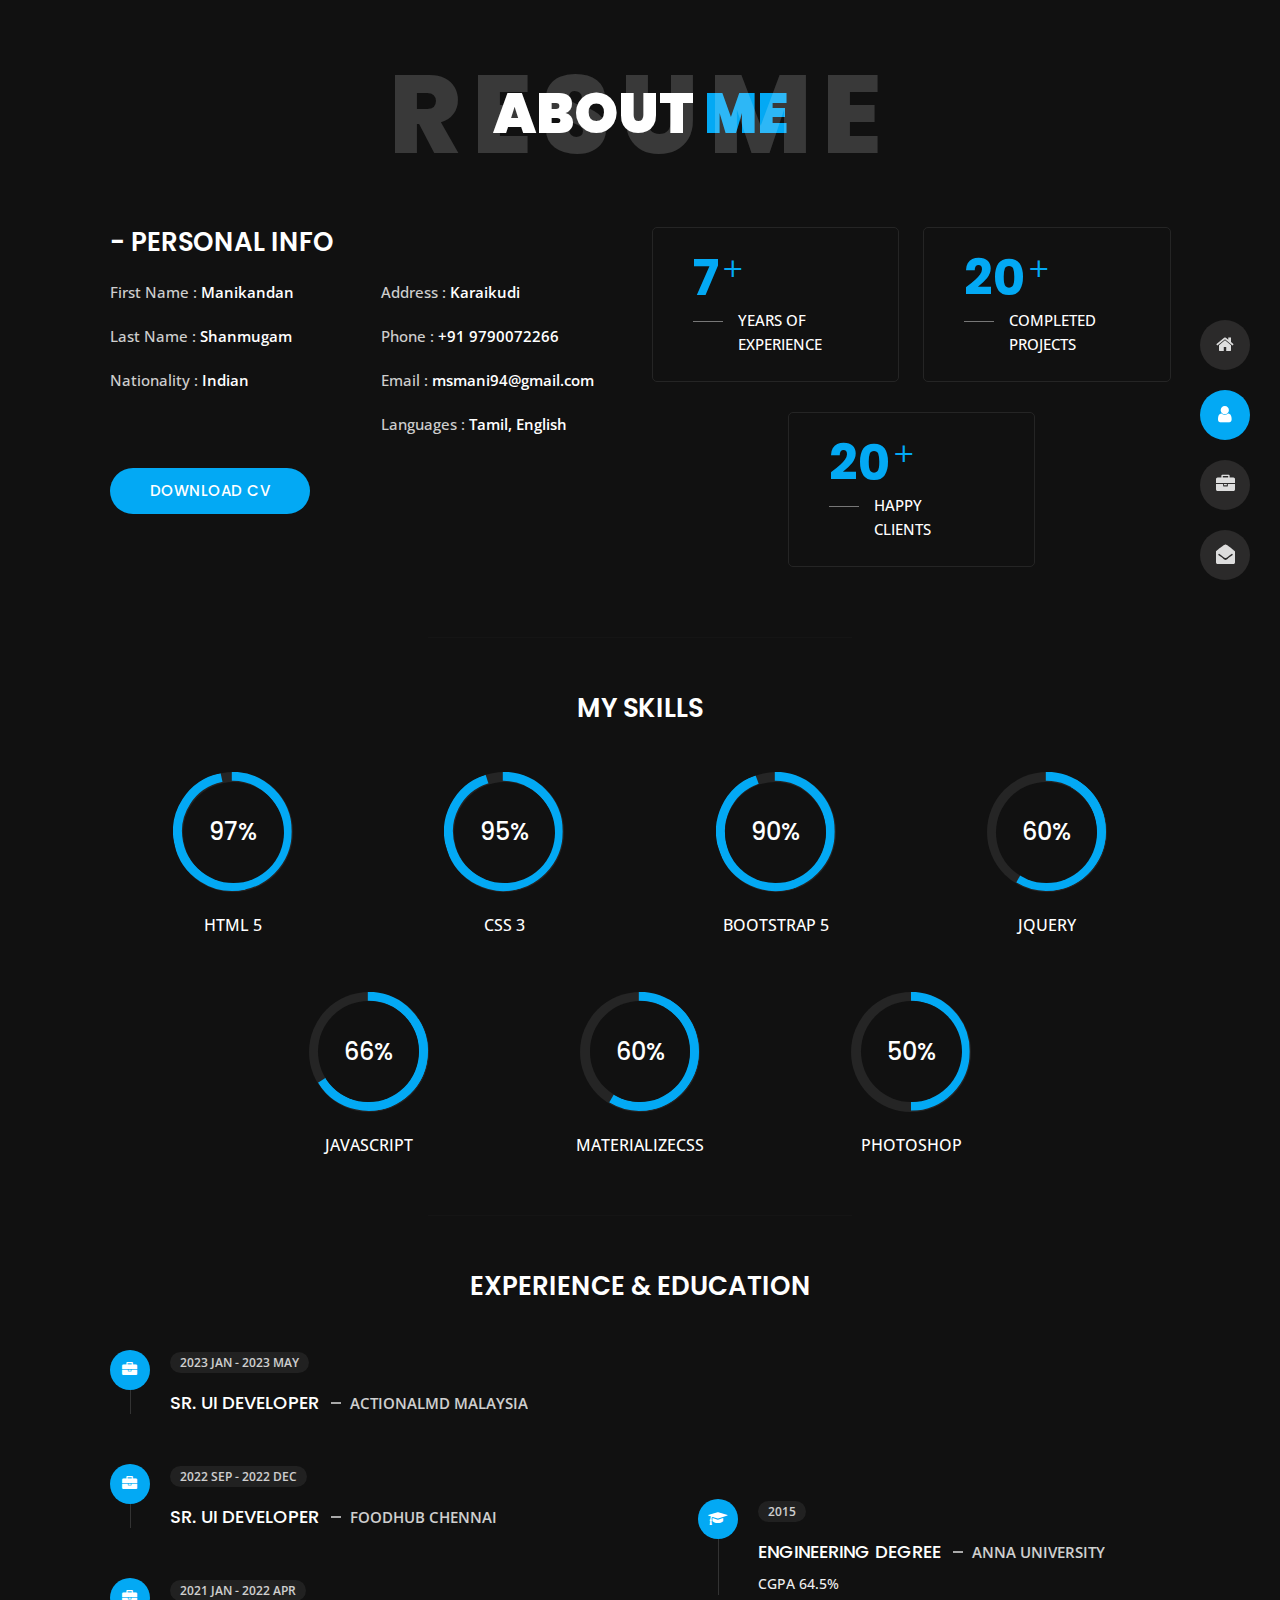
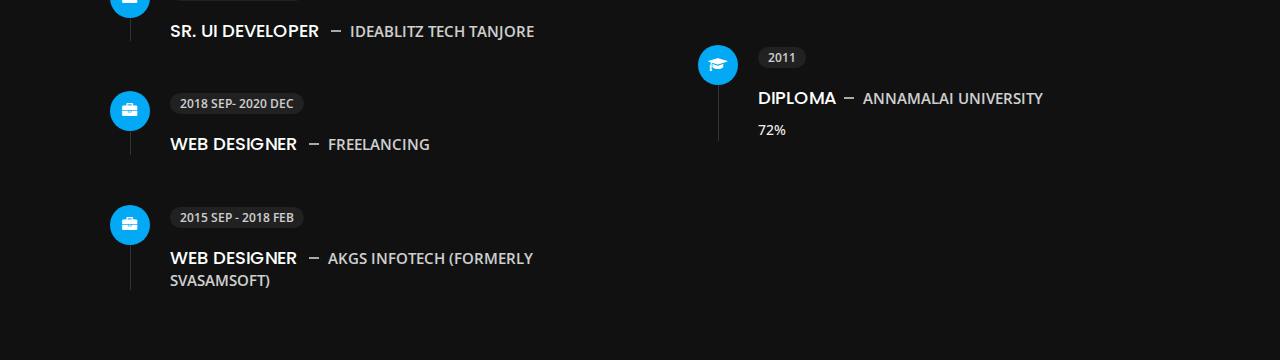
==== commit 58e1a46e: "Updates" ====
--- a/about.html
+++ b/about.html
@@ -116,7 +116,7 @@
                         </ul>
                     </div>
                     <div class="col-12 mt-3">
-                        <a href="Manikandan Sr.Designer.docx" download class="btn btn-download">Download CV</a>
+                        <a href="S Manikandan Sr.UI developer.docx" download class="btn btn-download">Download CV</a>
                     </div>
                 </div>
             </div>
@@ -138,7 +138,7 @@
                     </div>
                     <div class="col-6">
                         <div class="box-stats">
-                            <h3 class="poppins-font position-relative">100</h3>
+                            <h3 class="poppins-font position-relative">20</h3>
                             <p class="open-sans-font m-0 position-relative text-uppercase">Happy<span class="d-block">clients</span></p>
                         </div>
                     </div>
